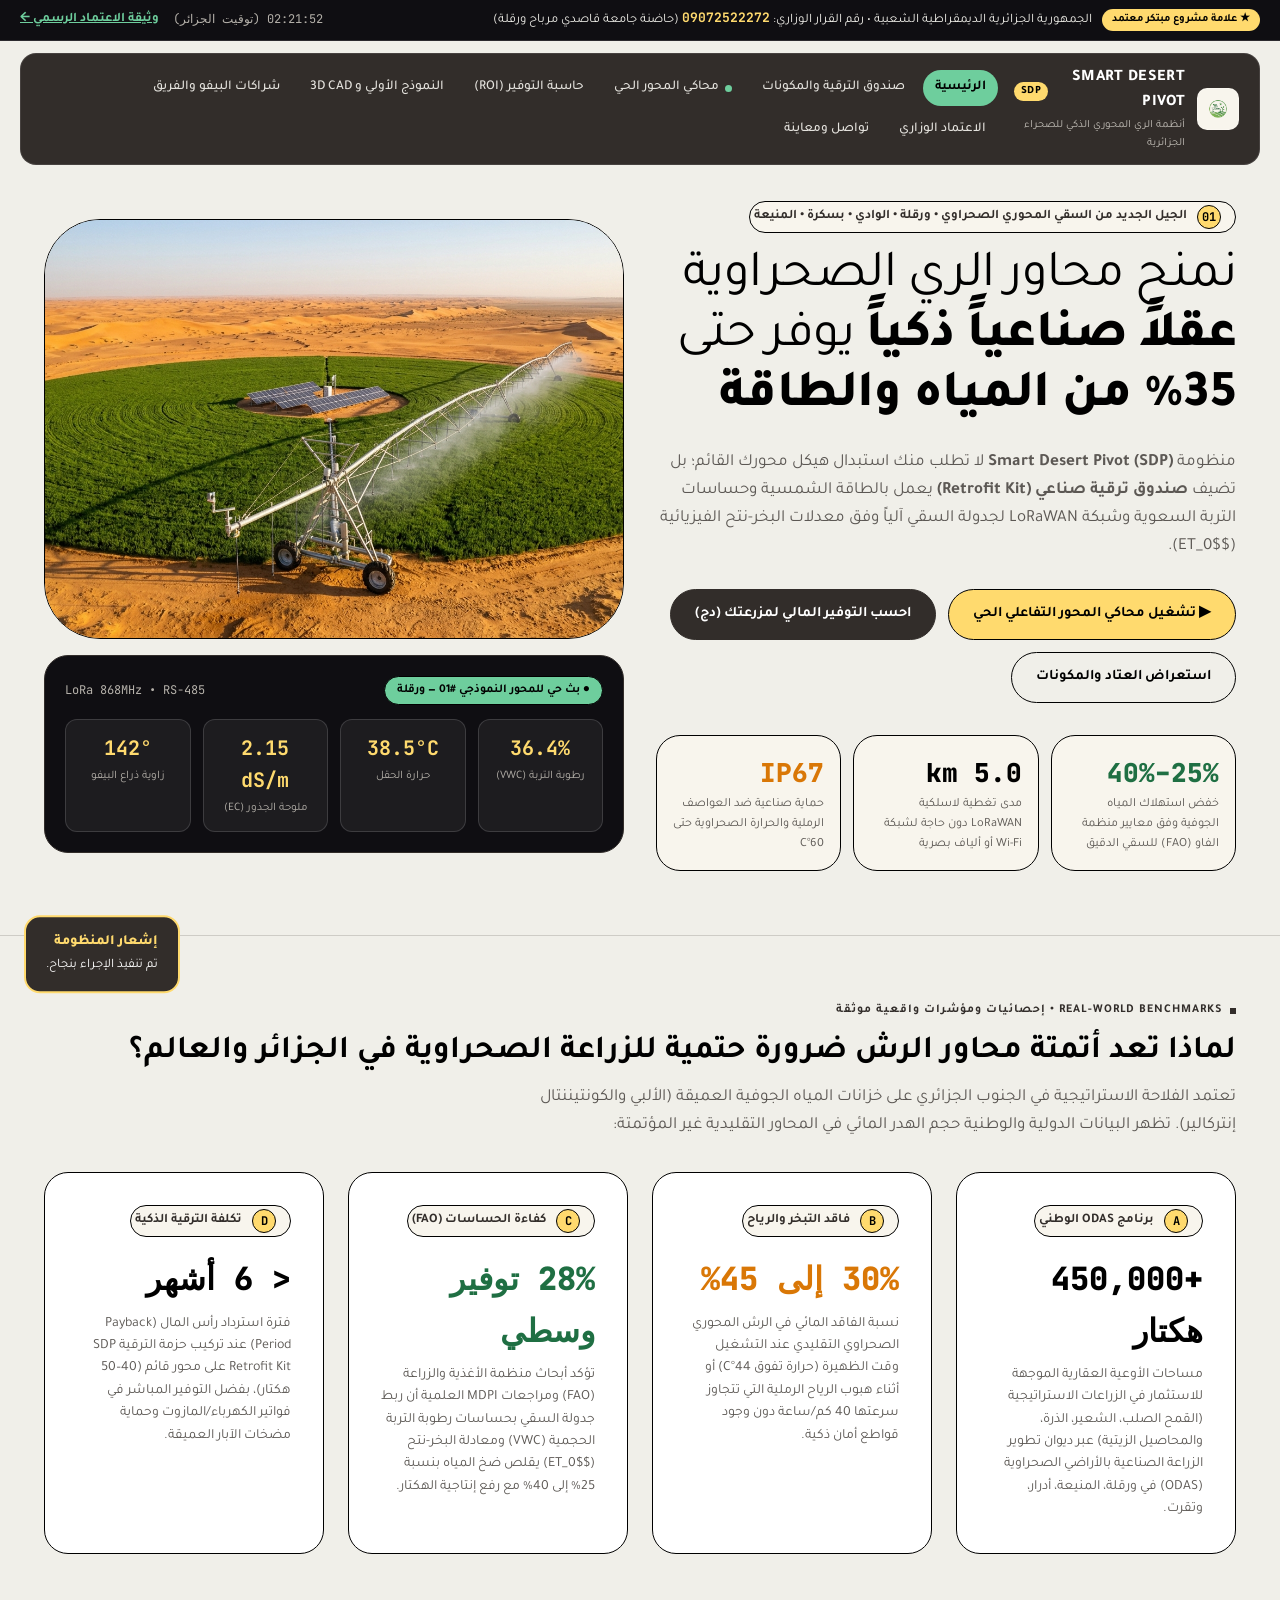
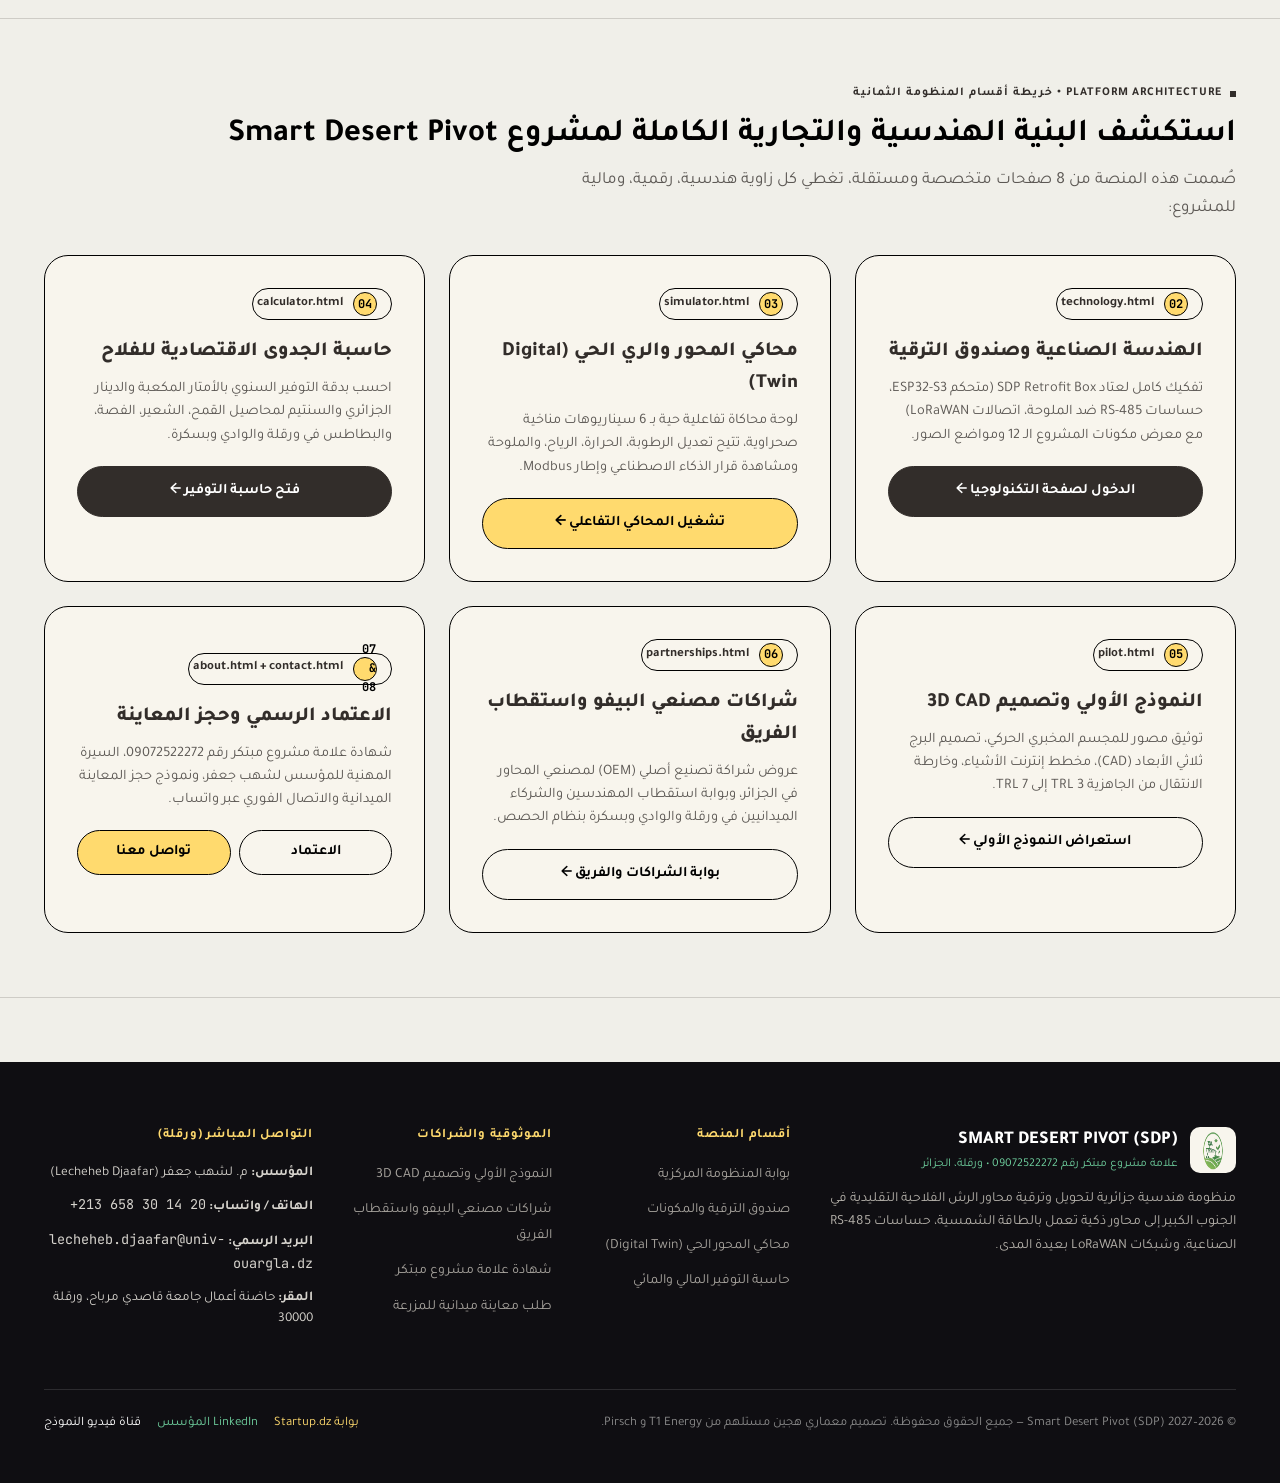
==== index.html @ 48939650 "Add technology page for SDP Retrofit Kit with detailed specifications and component slots" ====
<!DOCTYPE html>
<html lang="ar" dir="rtl">
<head>
  <meta charset="UTF-8">
  <meta name="viewport" content="width=device-width, initial-scale=1.0">
  <title>الرئيسية — بوابة الري المحوري الذكي بالصحراء الجزائرية | Smart Desert Pivot (SDP)</title>
  <link rel="preconnect" href="https://fonts.googleapis.com">
  <link rel="preconnect" href="https://fonts.gstatic.com" crossorigin>
  <link href="https://fonts.googleapis.com/css2?family=DM+Sans:wght@400;500;700&family=JetBrains+Mono:wght@500;700&family=Tajawal:wght@300;400;500;700;800;900&display=swap" rel="stylesheet">
  <link rel="stylesheet" href="css/variables.css">
  <link rel="stylesheet" href="css/base.css">
  <link rel="stylesheet" href="css/layout.css">
  <link rel="stylesheet" href="css/components.css">
  <link rel="stylesheet" href="css/simulator.css">
  <link rel="stylesheet" href="css/responsive.css">
</head>
<body>

  <!-- Top Sovereign Algerian Accreditation Banner -->
  <div class="sovereign-topbar">
    <div class="sovereign-topbar-inner">
      <div style="display:flex;align-items:center;gap:10px;flex-wrap:wrap;">
        <span class="label-pill-tag">★ علامة مشروع مبتكر معتمد</span>
        <span>الجمهورية الجزائرية الديمقراطية الشعبية • رقم القرار الوزاري: <strong class="font-mono" style="color:var(--color-sunshine-highlight);">09072522272</strong> (حاضنة جامعة قاصدي مرباح ورقلة)</span>
      </div>
      <div style="display:flex;align-items:center;gap:14px;">
        <span class="font-mono live-clock-val" style="font-size:12px;color:#b5b1aa;">09:00:00 (توقيت الجزائر)</span>
        <a href="about.html" data-page-target="about.html" style="color:var(--color-mint-signal);font-weight:700;text-decoration:underline;">وثيقة الاعتماد الرسمي ←</a>
      </div>
    </div>
  </div>

  <!-- T1 Energy Signature Floating Carbon Warm Pill Navigation -->
  <header class="site-header-wrap">
    <nav class="t1-pill-navbar" aria-label="التنقل الرئيسي">
      <a href="index.html" data-page-target="index.html" class="brand-lockup">
        <img src="assets/images/brand/logo-mark.png" alt="شعار Smart Desert Pivot" class="brand-logo-img">
        <div>
          <div class="brand-title">
            <span>SMART DESERT PIVOT</span>
            <span style="font-size:11px;background:var(--color-sunshine-highlight);color:var(--color-ink);padding:1px 7px;border-radius:99px;font-weight:800;">SDP</span>
          </div>
          <div class="brand-subtitle">أنظمة الري المحوري الذكي للصحراء الجزائرية</div>
        </div>
      </a>

      <button type="button" class="mobile-menu-toggle" aria-label="فتح القائمة">☰ القائمة</button>

      <ul class="nav-links-list">
        <li><a href="index.html" class="nav-link-item active" data-page-target="index.html"><span>الرئيسية</span></a></li>
          <li><a href="technology.html" class="nav-link-item" data-page-target="technology.html"><span>صندوق الترقية والمكونات</span></a></li>
          <li><a href="simulator.html" class="nav-link-item" data-page-target="simulator.html"><span class="nav-live-dot"></span><span>محاكي المحور الحي</span></a></li>
          <li><a href="calculator.html" class="nav-link-item" data-page-target="calculator.html"><span>حاسبة التوفير (ROI)</span></a></li>
          <li><a href="pilot.html" class="nav-link-item" data-page-target="pilot.html"><span>النموذج الأولي و 3D CAD</span></a></li>
          <li><a href="partnerships.html" class="nav-link-item" data-page-target="partnerships.html"><span>شراكات البيفو والفريق</span></a></li>
          <li><a href="about.html" class="nav-link-item" data-page-target="about.html"><span>الاعتماد الوزاري</span></a></li>
          <li><a href="contact.html" class="nav-link-item" data-page-target="contact.html"><span>تواصل ومعاينة</span></a></li>
      </ul>
    </nav>
  </header>

  <!-- Main Page Content -->
  <main>

  <!-- Hero Section: T1 Energy Architectural Scale + Porthole Imagery + Pirsch Sunshine CTA -->
  <section class="section-block" style="padding-top:36px;">
    <div class="container">
      <div class="grid-2" style="align-items:center;">
        <div>
          <div class="pirsch-step-badge">
            <span class="step-num">01</span>
            <span>الجيل الجديد من السقي المحوري الصحراوي • ورقلة • الوادي • بسكرة • المنيعة</span>
          </div>
          <h1 class="display-headline" style="margin-bottom:20px;">
            نمنح محاور الري الصحراوية <strong>عقلاً صناعياً ذكياً</strong> يوفر حتى <strong>35% من المياه والطاقة</strong>
          </h1>
          <p class="section-subhead" style="margin-bottom:28px;">
            منظومة <strong>Smart Desert Pivot (SDP)</strong> لا تطلب منك استبدال هيكل محورك القائم؛ بل تضيف <strong>صندوق ترقية صناعي (Retrofit Kit)</strong> يعمل بالطاقة الشمسية وحساسات التربة السعوية وشبكة LoRaWAN لجدولة السقي آلياً وفق معدلات البخر-نتح الفيزيائية ($ET_0$).
          </p>

          <div style="display:flex;flex-wrap:wrap;gap:12px;margin-bottom:32px;">
            <a href="simulator.html" data-page-target="simulator.html" class="btn-sunshine">
              <span>▶ تشغيل محاكي المحور التفاعلي الحي</span>
            </a>
            <a href="calculator.html" data-page-target="calculator.html" class="btn-carbon">
              <span>احسب التوفير المالي لمزرعتك (دج)</span>
            </a>
            <a href="technology.html" data-page-target="technology.html" class="btn-ghost-ink">
              <span>استعراض العتاد والمكونات</span>
            </a>
          </div>

          <!-- Key Real-World Metrics Row -->
          <div class="grid-3" style="gap:12px;">
            <div class="pirsch-card" style="padding:16px;">
              <div class="font-mono" style="font-size:26px;font-weight:800;color:var(--color-sdp-emerald);">25%–40%</div>
              <div style="font-size:12.5px;color:var(--color-graphite);">خفض استهلاك المياه الجوفية وفق معايير منظمة الفاو (FAO) للسقي الدقيق</div>
            </div>
            <div class="pirsch-card" style="padding:16px;">
              <div class="font-mono" style="font-size:26px;font-weight:800;color:var(--color-ink);">5.0 km</div>
              <div style="font-size:12.5px;color:var(--color-graphite);">مدى تغطية لاسلكية LoRaWAN دون حاجة لشبكة Wi-Fi أو ألياف بصرية</div>
            </div>
            <div class="pirsch-card" style="padding:16px;">
              <div class="font-mono" style="font-size:26px;font-weight:800;color:var(--color-alert-amber);">IP67</div>
              <div style="font-size:12.5px;color:var(--color-graphite);">حماية صناعية ضد العواصف الرملية والحرارة الصحراوية حتى 60°C</div>
            </div>
          </div>
        </div>

        <!-- Right Column: T1 Energy 56px Porthole Hero Image + Dark Telemetry Overlay -->
        <div>
          <div class="t1-porthole-frame" style="height:420px;margin-bottom:16px;">
            <img src="assets/images/field/sahara-pivot-hero.jpg" alt="محور ري ذكي يعمل بالطاقة الشمسية في الصحراء الجزائرية">
          </div>

          <!-- Pirsch Live Telemetry Strip Card -->
          <div class="pirsch-card-dark" style="padding:20px;">
            <div style="display:flex;align-items:center;justify-content:space-between;margin-bottom:14px;flex-wrap:wrap;gap:8px;">
              <div style="display:flex;align-items:center;gap:8px;">
                <span class="mint-status-badge">● بث حي للمحور النموذجي #01 — ورقلة</span>
              </div>
              <span class="font-mono" style="font-size:12px;color:#b5b1aa;">LoRa 868MHz • RS-485</span>
            </div>
            <div class="kpi-telemetry-grid">
              <div class="kpi-mini-box">
                <div class="kpi-mini-val" id="hubLiveMoisture">36.4%</div>
                <div class="kpi-mini-lbl">رطوبة التربة (VWC)</div>
              </div>
              <div class="kpi-mini-box">
                <div class="kpi-mini-val" id="hubLiveTemp">38.5°C</div>
                <div class="kpi-mini-lbl">حرارة الحقل</div>
              </div>
              <div class="kpi-mini-box">
                <div class="kpi-mini-val" id="hubLiveEc">2.15 dS/m</div>
                <div class="kpi-mini-lbl">ملوحة الجذور (EC)</div>
              </div>
              <div class="kpi-mini-box">
                <div class="kpi-mini-val" id="hubLiveAngle">142°</div>
                <div class="kpi-mini-lbl">زاوية ذراع البيفو</div>
              </div>
            </div>
          </div>
        </div>
      </div>
    </div>
  </section>

  <!-- Section 2: Global & Algerian Real-World Agricultural Context -->
  <section class="section-block">
    <div class="container">
      <div class="t1-section-label">REAL-WORLD BENCHMARKS • إحصائيات ومؤشرات واقعية موثقة</div>
      <h2 class="section-heading" style="margin-bottom:12px;">
        لماذا تعد أتمتة محاور الرش ضرورة حتمية للزراعة الصحراوية في الجزائر والعالم؟
      </h2>
      <p class="section-subhead" style="margin-bottom:32px;">
        تعتمد الفلاحة الاستراتيجية في الجنوب الجزائري على خزانات المياه الجوفية العميقة (الألبي والكونتيننتال إنتركالير). تظهر البيانات الدولية والوطنية حجم الهدر المائي في المحاور التقليدية غير المؤتمتة:
      </p>

      <div class="grid-4">
        <div class="pirsch-card-white">
          <div class="pirsch-step-badge"><span class="step-num">A</span><span>برنامج ODAS الوطني</span></div>
          <div class="font-mono" style="font-size:32px;font-weight:800;color:var(--color-ink);margin-bottom:8px;">+450,000 هكتار</div>
          <p style="font-size:14px;color:var(--color-graphite);">
            مساحات الأوعية العقارية الموجهة للاستثمار في الزراعات الاستراتيجية (القمح الصلب، الشعير، الذرة، والمحاصيل الزيتية) عبر ديوان تطوير الزراعة الصناعية بالأراضي الصحراوية (ODAS) في ورقلة، المنيعة، أدرار، وتقرت.
          </p>
        </div>

        <div class="pirsch-card-white">
          <div class="pirsch-step-badge"><span class="step-num">B</span><span>فاقد التبخر والرياح</span></div>
          <div class="font-mono" style="font-size:32px;font-weight:800;color:var(--color-alert-amber);margin-bottom:8px;">30% إلى 45%</div>
          <p style="font-size:14px;color:var(--color-graphite);">
            نسبة الفاقد المائي في الرش المحوري الصحراوي التقليدي عند التشغيل وقت الظهيرة (حرارة تفوق 44°C) أو أثناء هبوب الرياح الرملية التي تتجاوز سرعتها 40 كم/ساعة دون وجود قواطع أمان ذكية.
          </p>
        </div>

        <div class="pirsch-card-white">
          <div class="pirsch-step-badge"><span class="step-num">C</span><span>كفاءة الحساسات (FAO)</span></div>
          <div class="font-mono" style="font-size:32px;font-weight:800;color:var(--color-sdp-emerald);margin-bottom:8px;">28% توفير وسطي</div>
          <p style="font-size:14px;color:var(--color-graphite);">
            تؤكد أبحاث منظمة الأغذية والزراعة (FAO) ومراجعات MDPI العلمية أن ربط جدولة السقي بحساسات رطوبة التربة الحجمية (VWC) ومعادلة البخر-نتح ($ET_0$) يقلص ضخ المياه بنسبة 25% إلى 40% مع رفع إنتاجية الهكتار.
          </p>
        </div>

        <div class="pirsch-card-white">
          <div class="pirsch-step-badge"><span class="step-num">D</span><span>تكلفة الترقية الذكية</span></div>
          <div class="font-mono" style="font-size:32px;font-weight:800;color:var(--color-ink);margin-bottom:8px;">&lt; 6 أشهر</div>
          <p style="font-size:14px;color:var(--color-graphite);">
            فترة استرداد رأس المال (Payback Period) عند تركيب حزمة الترقية SDP Retrofit Kit على محور قائم (40–50 هكتار)، بفضل التوفير المباشر في فواتير الكهرباء/المازوت وحماية مضخات الآبار العميقة.
          </p>
        </div>
      </div>
    </div>
  </section>

  <!-- Section 3: Giant Multi-Page Platform Architecture Directory -->
  <section class="section-block">
    <div class="container">
      <div class="t1-section-label">PLATFORM ARCHITECTURE • خريطة أقسام المنظومة الثمانية</div>
      <h2 class="section-heading" style="margin-bottom:12px;">
        استكشف البنية الهندسية والتجارية الكاملة لمشروع Smart Desert Pivot
      </h2>
      <p class="section-subhead" style="margin-bottom:32px;">
        صُممت هذه المنصة من 8 صفحات متخصصة ومستقلة، تغطي كل زاوية هندسية، رقمية، ومالية للمشروع:
      </p>

      <div class="grid-3">
        <div class="pirsch-card">
          <div class="pirsch-step-badge"><span class="step-num">02</span><span>technology.html</span></div>
          <h3 style="font-size:20px;font-weight:800;margin-bottom:10px;">الهندسة الصناعية وصندوق الترقية</h3>
          <p style="font-size:14.5px;color:var(--color-graphite);margin-bottom:18px;">
            تفكيك كامل لعتاد SDP Retrofit Box (متحكم ESP32-S3، حساسات RS-485 ضد الملوحة، اتصالات LoRaWAN) مع معرض مكونات المشروع الـ 12 ومواضع الصور.
          </p>
          <a href="technology.html" data-page-target="technology.html" class="btn-carbon" style="width:100%;">الدخول لصفحة التكنولوجيا ←</a>
        </div>

        <div class="pirsch-card">
          <div class="pirsch-step-badge"><span class="step-num">03</span><span>simulator.html</span></div>
          <h3 style="font-size:20px;font-weight:800;margin-bottom:10px;">محاكي المحور والري الحي (Digital Twin)</h3>
          <p style="font-size:14.5px;color:var(--color-graphite);margin-bottom:18px;">
            لوحة محاكاة تفاعلية حية بـ 6 سيناريوهات مناخية صحراوية، تتيح تعديل الرطوبة، الحرارة، الرياح، والملوحة ومشاهدة قرار الذكاء الاصطناعي وإطار Modbus.
          </p>
          <a href="simulator.html" data-page-target="simulator.html" class="btn-sunshine" style="width:100%;">تشغيل المحاكي التفاعلي ←</a>
        </div>

        <div class="pirsch-card">
          <div class="pirsch-step-badge"><span class="step-num">04</span><span>calculator.html</span></div>
          <h3 style="font-size:20px;font-weight:800;margin-bottom:10px;">حاسبة الجدوى الاقتصادية للفلاح</h3>
          <p style="font-size:14.5px;color:var(--color-graphite);margin-bottom:18px;">
            احسب بدقة التوفير السنوي بالأمتار المكعبة والدينار الجزائري والسنتيم لمحاصيل القمح، الشعير، الفصة، والبطاطس في ورقلة والوادي وبسكرة.
          </p>
          <a href="calculator.html" data-page-target="calculator.html" class="btn-carbon" style="width:100%;">فتح حاسبة التوفير ←</a>
        </div>

        <div class="pirsch-card">
          <div class="pirsch-step-badge"><span class="step-num">05</span><span>pilot.html</span></div>
          <h3 style="font-size:20px;font-weight:800;margin-bottom:10px;">النموذج الأولي وتصميم 3D CAD</h3>
          <p style="font-size:14.5px;color:var(--color-graphite);margin-bottom:18px;">
            توثيق مصور للمجسم المخبري الحركي، تصميم البرج ثلاثي الأبعاد (CAD)، مخطط إنترنت الأشياء، وخارطة الانتقال من الجاهزية TRL 3 إلى TRL 7.
          </p>
          <a href="pilot.html" data-page-target="pilot.html" class="btn-ghost-ink" style="width:100%;">استعراض النموذج الأولي ←</a>
        </div>

        <div class="pirsch-card">
          <div class="pirsch-step-badge"><span class="step-num">06</span><span>partnerships.html</span></div>
          <h3 style="font-size:20px;font-weight:800;margin-bottom:10px;">شراكات مصنعي البيفو واستقطاب الفريق</h3>
          <p style="font-size:14.5px;color:var(--color-graphite);margin-bottom:18px;">
            عروض شراكة تصنيع أصلي (OEM) لمصنعي المحاور في الجزائر، وبوابة استقطاب المهندسين والشركاء الميدانيين في ورقلة والوادي وبسكرة بنظام الحصص.
          </p>
          <a href="partnerships.html" data-page-target="partnerships.html" class="btn-ghost-ink" style="width:100%;">بوابة الشراكات والفريق ←</a>
        </div>

        <div class="pirsch-card">
          <div class="pirsch-step-badge"><span class="step-num">07 &amp; 08</span><span>about.html + contact.html</span></div>
          <h3 style="font-size:20px;font-weight:800;margin-bottom:10px;">الاعتماد الرسمي وحجز المعاينة</h3>
          <p style="font-size:14.5px;color:var(--color-graphite);margin-bottom:18px;">
            شهادة علامة مشروع مبتكر رقم 09072522272، السيرة المهنية للمؤسس لشهب جعفر، ونموذج حجز المعاينة الميدانية والاتصال الفوري عبر واتساب.
          </p>
          <div style="display:flex;gap:8px;">
            <a href="about.html" data-page-target="about.html" class="btn-ghost-ink" style="flex:1;padding:10px;">الاعتماد</a>
            <a href="contact.html" data-page-target="contact.html" class="btn-sunshine" style="flex:1;padding:10px;">تواصل معنا</a>
          </div>
        </div>
      </div>
    </div>
  </section>

  </main>

  <!-- T1 Energy Onyx Depth Footer (#0f0e12) -->
  <footer class="t1-onyx-footer">
    <div class="container">
      <div class="footer-grid">
        <div>
          <div style="display:flex;align-items:center;gap:12px;margin-bottom:14px;">
            <img src="assets/images/brand/logo-mark.png" alt="SDP Logo" style="width:46px;height:46px;border-radius:10px;background:#f8f5ed;padding:3px;">
            <div>
              <div style="font-weight:800;font-size:18px;color:#ffffff;">SMART DESERT PIVOT (SDP)</div>
              <div style="font-size:12px;color:var(--color-mint-signal);">علامة مشروع مبتكر رقم 09072522272 • ورقلة، الجزائر</div>
            </div>
          </div>
          <p style="font-size:14px;color:#b5b1aa;max-width:420px;line-height:1.7;">
            منظومة هندسية جزائرية لتحويل وترقية محاور الرش الفلاحية التقليدية في الجنوب الكبير إلى محاور ذكية تعمل بالطاقة الشمسية، حساسات RS-485 الصناعية، وشبكات LoRaWAN بعيدة المدى.
          </p>
        </div>

        <div>
          <div class="footer-col-title">أقسام المنصة</div>
          <ul class="footer-links">
            <li><a href="index.html" data-page-target="index.html">بوابة المنظومة المركزية</a></li>
            <li><a href="technology.html" data-page-target="technology.html">صندوق الترقية والمكونات</a></li>
            <li><a href="simulator.html" data-page-target="simulator.html">محاكي المحور الحي (Digital Twin)</a></li>
            <li><a href="calculator.html" data-page-target="calculator.html">حاسبة التوفير المالي والمائي</a></li>
          </ul>
        </div>

        <div>
          <div class="footer-col-title">الموثوقية والشراكات</div>
          <ul class="footer-links">
            <li><a href="pilot.html" data-page-target="pilot.html">النموذج الأولي وتصميم 3D CAD</a></li>
            <li><a href="partnerships.html" data-page-target="partnerships.html">شراكات مصنعي البيفو واستقطاب الفريق</a></li>
            <li><a href="about.html" data-page-target="about.html">شهادة علامة مشروع مبتكر</a></li>
            <li><a href="contact.html" data-page-target="contact.html">طلب معاينة ميدانية للمزرعة</a></li>
          </ul>
        </div>

        <div>
          <div class="footer-col-title">التواصل المباشر (ورقلة)</div>
          <ul class="footer-links" style="color:#d6d3cd;font-size:13.5px;">
            <li><strong>المؤسس:</strong> م. لشهب جعفر (Lecheheb Djaafar)</li>
            <li><strong>الهاتف / واتساب:</strong> <span class="font-mono" dir="ltr">+213 658 30 14 20</span></li>
            <li><strong>البريد الرسمي:</strong> <span class="font-mono">lecheheb.djaafar@univ-ouargla.dz</span></li>
            <li><strong>المقر:</strong> حاضنة أعمال جامعة قاصدي مرباح، ورقلة 30000</li>
          </ul>
        </div>
      </div>

      <div class="footer-bottom">
        <div>© 2026–2027 Smart Desert Pivot (SDP) — جميع الحقوق محفوظة. تصميم معماري هجين مستلهم من T1 Energy و Pirsch.</div>
        <div style="display:flex;gap:16px;">
          <a href="https://startup.dz/" target="_blank" rel="noopener noreferrer" style="color:var(--color-sunshine-highlight);">بوابة Startup.dz</a>
          <a href="https://www.linkedin.com/in/lecheheb-djaafar-226594348/" target="_blank" rel="noopener noreferrer" style="color:var(--color-mint-signal);">LinkedIn المؤسس</a>
          <a href="https://www.youtube.com/@CodeCraftDL" target="_blank" rel="noopener noreferrer" style="color:#ffffff;">قناة فيديو النموذج</a>
        </div>
      </div>
    </div>
  </footer>

  <!-- Global In-Page Toast Notification -->
  <div id="sdpToast" class="sdp-toast" role="status" aria-live="polite">
    <div style="font-weight:800;font-size:14px;color:var(--color-sunshine-highlight);" id="sdpToastTitle">إشعار المنظومة</div>
    <div style="font-size:13px;margin-top:3px;" id="sdpToastMsg">تم تنفيذ الإجراء بنجاح.</div>
  </div>

  <script src="js/main.js"></script>
  <script src="js/telemetry-stream.js"></script>
</body>
</html>
---- css/variables.css ----
/* ==========================================================================
   SMART DESERT PIVOT (SDP) — DESIGN TOKENS (variables.css)
   Hybrid Design System: T1 Energy (60% Industrial CleanTech) + Pirsch (40% Interactive Paper & Ink)
   ========================================================================== */
:root {
  /* --- T1 Energy Surfaces & Monochromatic Warmth --- */
  --color-vellum: #f0efe9;           /* Base page background (T1 Vellum Canvas) */
  --color-cream-paper: #f8f5ed;      /* Card & interactive notebook surface (Pirsch Cream Paper) */
  --color-paper-white: #ffffff;      /* Elevated panels, inputs, accordion buttons */
  --color-carbon-warm: #322d2a;      /* T1 Floating Pill Nav, primary dark pills, 4px square indicators */
  --color-onyx-depth: #0f0e12;       /* T1 Footer surface & deep industrial telemetry monitors */
  --color-ink: #000000;              /* Pirsch 1px hairline borders & high-contrast display ink */
  --color-graphite: #5c5854;         /* Secondary prose & technical descriptions */
  --color-mercury: #8b8b8b;          /* Muted captions, timestamps, unit labels */

  /* --- Pirsch & SDP Chromatic Signals (Rationed Discipline) --- */
  --color-sunshine-highlight: #ffda6e; /* Primary conversion CTA fill, step badges, key callouts */
  --color-sunshine-hover: #f5cc52;
  --color-mint-signal: #6ece9d;        /* Live status dot, active nav state, positive water savings */
  --color-sdp-emerald: #1f6f43;        /* SDP Official Brand Green */
  --color-sdp-forest: #134629;         /* Deep agricultural accent */
  --color-alert-amber: #d97706;        /* Desert heat / wind warning signal */
  --color-alert-red: #dc2626;          /* Critical stop / fault signal */
  --color-water-blue: #0284c7;         /* Irrigation spray & hydro metrics */

  /* --- Typography Families --- */
  --font-sans-ar: 'Tajawal', 'DM Sans', -apple-system, BlinkMacSystemFont, "Segoe UI", Roboto, sans-serif;
  --font-display: 'Tajawal', 'DM Sans', sans-serif;
  --font-mono: 'JetBrains Mono', 'Courier New', monospace;

  /* --- Type Scale (T1 Energy + Pirsch Normalized) --- */
  --text-label: 12px;
  --text-caption: 14px;
  --text-body-sm: 15px;
  --text-body: 17px;
  --text-subheading: 21px;
  --text-heading-sm: 24px;
  --text-heading: 32px;
  --text-display-sm: 40px;
  --text-display: 52px;

  /* --- Spacing Scale (4px / 8px Grid) --- */
  --spacing-4: 4px;
  --spacing-8: 8px;
  --spacing-12: 12px;
  --spacing-16: 16px;
  --spacing-24: 24px;
  --spacing-32: 32px;
  --spacing-48: 48px;
  --spacing-64: 64px;
  --spacing-96: 96px;

  /* --- Border Radii (T1 Portholes & Pills + Pirsch 24px Cards) --- */
  --radius-inputs: 8px;
  --radius-images: 14px;
  --radius-nav: 16px;
  --radius-cards: 24px;
  --radius-porthole: 56px;
  --radius-pills: 100px;
  --radius-tags: 9999px;

  /* --- Layout & Borders --- */
  --page-max-width: 1240px;
  --border-hairline: 1px solid #322d2a;
  --border-ink: 1px solid #000000;
  --border-subtle: 1px solid rgba(50, 45, 42, 0.18);
  --transition-fast: 0.2s cubic-bezier(0.16, 1, 0.3, 1);
}
---- css/base.css ----
/* ==========================================================================
   SMART DESERT PIVOT (SDP) — BASE & TYPOGRAPHY (base.css)
   RTL Arabic First + Architectural Precision
   ========================================================================== */
*, *::before, *::after {
  box-sizing: border-box;
  margin: 0;
  padding: 0;
}

html {
  scroll-behavior: smooth;
  font-size: 16px;
  direction: rtl;
}

body {
  font-family: var(--font-sans-ar);
  background-color: var(--color-vellum);
  color: var(--color-carbon-warm);
  line-height: 1.6;
  -webkit-font-smoothing: antialiased;
  overflow-x: hidden;
}

img, svg, video {
  max-width: 100%;
  height: auto;
  display: block;
}

a {
  color: inherit;
  text-decoration: none;
  transition: var(--transition-fast);
}

ul, ol {
  list-style: none;
}

button, input, select, textarea {
  font-family: inherit;
  font-size: inherit;
  color: inherit;
}

button {
  cursor: pointer;
  border: none;
  background: none;
}

.font-mono {
  font-family: var(--font-mono);
}

/* T1 Energy Architectural Display Typography */
.display-headline {
  font-family: var(--font-display);
  font-size: clamp(2rem, 4.2vw, var(--text-display));
  font-weight: 400;
  line-height: 1.15;
  letter-spacing: -0.01em;
  color: var(--color-ink);
}

.display-headline strong {
  font-weight: 800;
}

.section-heading {
  font-size: clamp(1.6rem, 3vw, var(--text-heading));
  font-weight: 700;
  line-height: 1.25;
  color: var(--color-ink);
}

.section-subhead {
  font-size: var(--text-body);
  color: var(--color-graphite);
  max-width: 720px;
  line-height: 1.65;
}

/* T1 Energy Signature 4px Square Section Label */
.t1-section-label {
  display: inline-flex;
  align-items: center;
  gap: 8px;
  font-size: var(--text-label);
  font-weight: 700;
  text-transform: uppercase;
  letter-spacing: 0.08em;
  color: var(--color-carbon-warm);
  margin-bottom: var(--spacing-12);
}

.t1-section-label::before {
  content: "";
  display: inline-block;
  width: 6px;
  height: 6px;
  background-color: var(--color-carbon-warm);
  flex-shrink: 0;
}

/* Pirsch Numbered Step Badge */
.pirsch-step-badge {
  display: inline-flex;
  align-items: center;
  border: var(--border-ink);
  border-radius: var(--radius-tags);
  background-color: var(--color-cream-paper);
  padding: 3px 14px 3px 4px;
  gap: 10px;
  font-size: 13px;
  font-weight: 700;
  margin-bottom: var(--spacing-16);
}

.pirsch-step-badge .step-num {
  display: inline-flex;
  align-items: center;
  justify-content: center;
  width: 24px;
  height: 24px;
  border-radius: 50%;
  background-color: var(--color-sunshine-highlight);
  border: var(--border-ink);
  color: var(--color-ink);
  font-family: var(--font-mono);
  font-size: 12px;
  font-weight: 700;
}
---- css/layout.css ----
/* ==========================================================================
   SMART DESERT PIVOT (SDP) — LAYOUT, PILL NAV & ONYX FOOTER (layout.css)
   ========================================================================== */
.container {
  width: 100%;
  max-width: var(--page-max-width);
  margin-inline: auto;
  padding-inline: var(--spacing-24);
}

.section-block {
  padding-block: var(--spacing-64);
  border-bottom: var(--border-subtle);
}

/* Sovereign Top Notification Bar */
.sovereign-topbar {
  background-color: var(--color-onyx-depth);
  color: var(--color-vellum);
  font-size: 13px;
  padding: 8px 16px;
  border-bottom: 1px solid rgba(255, 255, 255, 0.12);
}

.sovereign-topbar-inner {
  max-width: var(--page-max-width);
  margin-inline: auto;
  display: flex;
  align-items: center;
  justify-content: space-between;
  flex-wrap: wrap;
  gap: 8px;
}

.label-pill-tag {
  display: inline-flex;
  align-items: center;
  gap: 6px;
  background-color: var(--color-sunshine-highlight);
  color: var(--color-ink);
  font-weight: 700;
  padding: 2px 10px;
  border-radius: var(--radius-tags);
  font-size: 11px;
}

/* T1 Energy Floating Carbon Warm Pill Navigation Bar */
.site-header-wrap {
  position: sticky;
  top: 12px;
  z-index: 100;
  padding-inline: var(--spacing-16);
  margin-top: var(--spacing-12);
}

.t1-pill-navbar {
  max-width: var(--page-max-width);
  margin-inline: auto;
  background-color: var(--color-carbon-warm);
  color: var(--color-paper-white);
  border-radius: var(--radius-nav);
  padding: 12px 20px;
  display: flex;
  align-items: center;
  justify-content: space-between;
  gap: 16px;
  border: 1px solid rgba(255, 255, 255, 0.1);
}

.brand-lockup {
  display: flex;
  align-items: center;
  gap: 12px;
}

.brand-logo-img {
  width: 42px;
  height: 42px;
  border-radius: 10px;
  object-fit: contain;
  background-color: var(--color-cream-paper);
  padding: 2px;
  border: 1px solid rgba(255, 255, 255, 0.2);
}

.brand-title {
  font-weight: 800;
  font-size: 16px;
  letter-spacing: 0.02em;
  color: var(--color-paper-white);
  display: flex;
  align-items: center;
  gap: 6px;
}

.brand-subtitle {
  font-size: 11px;
  color: #c4c0b9;
}

.nav-links-list {
  display: flex;
  align-items: center;
  gap: 6px;
  flex-wrap: wrap;
}

.nav-link-item {
  font-size: 13.5px;
  font-weight: 500;
  color: #e4e2dd;
  padding: 7px 12px;
  border-radius: var(--radius-pills);
  transition: var(--transition-fast);
  display: inline-flex;
  align-items: center;
  gap: 6px;
}

.nav-link-item:hover {
  background-color: rgba(255, 255, 255, 0.1);
  color: var(--color-paper-white);
}

.nav-link-item.active {
  background-color: var(--color-mint-signal);
  color: var(--color-ink);
  font-weight: 700;
}

.nav-live-dot {
  width: 7px;
  height: 7px;
  border-radius: 50%;
  background-color: var(--color-mint-signal);
  display: inline-block;
}

.nav-link-item.active .nav-live-dot {
  background-color: var(--color-ink);
}

.nav-actions {
  display: flex;
  align-items: center;
  gap: 8px;
}

.mobile-menu-toggle {
  display: none;
  color: var(--color-paper-white);
  background: rgba(255, 255, 255, 0.1);
  border-radius: 8px;
  padding: 8px 12px;
  font-size: 14px;
  font-weight: 700;
}

/* Grid Helpers */
.grid-2 {
  display: grid;
  grid-template-columns: repeat(2, 1fr);
  gap: var(--spacing-32);
}

.grid-3 {
  display: grid;
  grid-template-columns: repeat(3, 1fr);
  gap: var(--spacing-24);
}

.grid-4 {
  display: grid;
  grid-template-columns: repeat(4, 1fr);
  gap: var(--spacing-24);
}

/* T1 Energy Onyx Depth Footer (#0f0e12) */
.t1-onyx-footer {
  background-color: var(--color-onyx-depth);
  color: var(--color-vellum);
  padding-top: var(--spacing-64);
  padding-bottom: var(--spacing-48);
  margin-top: var(--spacing-64);
}

.footer-grid {
  display: grid;
  grid-template-columns: 2fr 1fr 1fr 1.3fr;
  gap: var(--spacing-32);
  padding-bottom: var(--spacing-48);
  border-bottom: 1px solid rgba(255, 255, 255, 0.12);
}

.footer-col-title {
  font-size: 13px;
  font-weight: 700;
  text-transform: uppercase;
  letter-spacing: 0.06em;
  color: var(--color-sunshine-highlight);
  margin-bottom: var(--spacing-16);
}

.footer-links li {
  margin-bottom: 10px;
}

.footer-links a {
  font-size: 14px;
  color: #a8a49e;
}

.footer-links a:hover {
  color: var(--color-paper-white);
}

.footer-bottom {
  padding-top: var(--spacing-24);
  display: flex;
  align-items: center;
  justify-content: space-between;
  flex-wrap: wrap;
  gap: 16px;
  font-size: 13px;
  color: var(--color-mercury);
}
---- css/components.css ----
/* ==========================================================================
   SMART DESERT PIVOT (SDP) — HYBRID COMPONENTS (components.css)
   Pirsch 1px Hairline Cards + Sunshine CTAs + T1 Portholes & Accordions
   ========================================================================== */

/* Buttons */
.btn-sunshine {
  display: inline-flex;
  align-items: center;
  justify-content: center;
  gap: 8px;
  background-color: var(--color-sunshine-highlight);
  color: var(--color-ink);
  border: var(--border-ink);
  border-radius: var(--radius-pills);
  padding: 13px 24px;
  font-weight: 700;
  font-size: 14.5px;
  transition: var(--transition-fast);
}

.btn-sunshine:hover {
  background-color: var(--color-sunshine-hover);
  transform: translateY(-1px);
}

.btn-carbon {
  display: inline-flex;
  align-items: center;
  justify-content: center;
  gap: 8px;
  background-color: var(--color-carbon-warm);
  color: var(--color-paper-white);
  border: 1px solid var(--color-carbon-warm);
  border-radius: var(--radius-pills);
  padding: 13px 24px;
  font-weight: 600;
  font-size: 14.5px;
  transition: var(--transition-fast);
}

.btn-carbon:hover {
  background-color: var(--color-ink);
}

.btn-ghost-ink {
  display: inline-flex;
  align-items: center;
  justify-content: center;
  gap: 8px;
  background-color: transparent;
  color: var(--color-ink);
  border: var(--border-ink);
  border-radius: var(--radius-pills);
  padding: 13px 24px;
  font-weight: 600;
  font-size: 14.5px;
  transition: var(--transition-fast);
}

.btn-ghost-ink:hover {
  background-color: var(--color-carbon-warm);
  color: var(--color-paper-white);
}

/* Pirsch Feature Card (Cream Paper + 24px radius + 1px solid Ink border, Zero Shadow) */
.pirsch-card {
  background-color: var(--color-cream-paper);
  border: var(--border-ink);
  border-radius: var(--radius-cards);
  padding: var(--spacing-32);
  transition: var(--transition-fast);
}

.pirsch-card-white {
  background-color: var(--color-paper-white);
  border: var(--border-ink);
  border-radius: var(--radius-cards);
  padding: var(--spacing-32);
}

.pirsch-card-dark {
  background-color: var(--color-onyx-depth);
  color: var(--color-vellum);
  border: 1px solid var(--color-carbon-warm);
  border-radius: var(--radius-cards);
  padding: var(--spacing-32);
}

/* T1 Energy Porthole Image Container */
.t1-porthole-frame {
  border-radius: var(--radius-porthole);
  overflow: hidden;
  border: var(--border-ink);
  background-color: var(--color-carbon-warm);
  position: relative;
}

.t1-porthole-frame img {
  width: 100%;
  height: 100%;
  object-fit: cover;
}

/* Pirsch Printed-on-Paper Image Frame (12px radius + 1px ink border) */
.pirsch-image-frame {
  border-radius: var(--radius-images);
  border: var(--border-ink);
  overflow: hidden;
  background-color: var(--color-paper-white);
}

/* Component Source-Code Slot Card */
.component-slot-card {
  background-color: var(--color-paper-white);
  border: var(--border-ink);
  border-radius: var(--radius-cards);
  padding: 20px;
  display: flex;
  flex-direction: column;
  justify-content: space-between;
  gap: 14px;
}

.component-img-box {
  height: 170px;
  border-radius: 12px;
  border: 1px dashed var(--color-carbon-warm);
  background-color: var(--color-cream-paper);
  display: flex;
  align-items: center;
  justify-content: center;
  padding: 12px;
  overflow: hidden;
  position: relative;
}

.component-img-box img {
  max-height: 145px;
  width: auto;
  object-fit: contain;
}

.source-path-badge {
  display: inline-flex;
  align-items: center;
  justify-content: space-between;
  gap: 6px;
  background-color: var(--color-vellum);
  border: 1px solid var(--color-carbon-warm);
  border-radius: 6px;
  padding: 5px 10px;
  font-family: var(--font-mono);
  font-size: 11px;
  color: var(--color-carbon-warm);
  direction: ltr;
  text-align: left;
  width: 100%;
}

/* Pirsch Filter Tag Pills */
.filter-tag-row {
  display: flex;
  flex-wrap: wrap;
  gap: 8px;
}

.filter-pill {
  border-radius: var(--radius-tags);
  background-color: var(--color-cream-paper);
  border: var(--border-ink);
  padding: 8px 16px;
  font-size: 13px;
  font-weight: 700;
  color: var(--color-ink);
  transition: var(--transition-fast);
  display: inline-flex;
  align-items: center;
  gap: 6px;
}

.filter-pill:hover {
  background-color: var(--color-sunshine-highlight);
}

.filter-pill.active {
  background-color: var(--color-ink);
  color: var(--color-cream-paper);
}

/* T1 Energy Expandable Accordion */
.t1-accordion-list {
  border-top: var(--border-hairline);
}

.t1-accordion-item {
  border-bottom: var(--border-hairline);
}

.t1-accordion-trigger {
  width: 100%;
  padding: 20px 4px;
  display: flex;
  align-items: center;
  justify-content: space-between;
  gap: 16px;
  text-align: right;
  font-size: 19px;
  font-weight: 700;
  color: var(--color-ink);
}

.t1-accordion-circle {
  width: 38px;
  height: 38px;
  border-radius: 50%;
  border: var(--border-ink);
  background-color: var(--color-paper-white);
  display: inline-flex;
  align-items: center;
  justify-content: center;
  font-family: var(--font-mono);
  font-size: 18px;
  font-weight: 700;
  flex-shrink: 0;
  transition: var(--transition-fast);
}

.t1-accordion-item.open .t1-accordion-circle {
  background-color: var(--color-sunshine-highlight);
}

.t1-accordion-body {
  display: none;
  padding: 0 4px 22px 4px;
  color: var(--color-graphite);
  font-size: 15.5px;
  line-height: 1.7;
}

.t1-accordion-item.open .t1-accordion-body {
  display: block;
}

/* Data Tables */
.sdp-table-wrap {
  width: 100%;
  overflow-x: auto;
  border: var(--border-ink);
  border-radius: var(--radius-images);
  background-color: var(--color-paper-white);
}

.sdp-table {
  width: 100%;
  border-collapse: collapse;
  text-align: right;
  font-size: 14.5px;
}

.sdp-table th {
  background-color: var(--color-carbon-warm);
  color: var(--color-paper-white);
  padding: 14px 16px;
  font-weight: 700;
  border-bottom: var(--border-ink);
}

.sdp-table td {
  padding: 13px 16px;
  border-bottom: 1px solid rgba(50, 45, 42, 0.15);
  color: var(--color-ink);
}

.sdp-table tr:last-child td {
  border-bottom: none;
}

.sdp-table tr:nth-child(even) td {
  background-color: var(--color-cream-paper);
}

/* Status Dot Badge */
.mint-status-badge {
  display: inline-flex;
  align-items: center;
  gap: 6px;
  background-color: var(--color-mint-signal);
  color: var(--color-ink);
  border: var(--border-ink);
  border-radius: var(--radius-tags);
  padding: 4px 12px;
  font-size: 12px;
  font-weight: 700;
}

/* Form Controls */
.sdp-input, .sdp-select, .sdp-textarea {
  width: 100%;
  background-color: var(--color-paper-white);
  border: var(--border-ink);
  border-radius: var(--radius-inputs);
  padding: 11px 14px;
  font-size: 15px;
  color: var(--color-ink);
}

.sdp-input:focus, .sdp-select:focus, .sdp-textarea:focus {
  outline: 2px solid var(--color-sunshine-highlight);
}

/* Toast Notification */
.sdp-toast {
  position: fixed;
  bottom: 24px;
  left: 24px;
  z-index: 999;
  background-color: var(--color-carbon-warm);
  color: var(--color-paper-white);
  border: 2px solid var(--color-sunshine-highlight);
  border-radius: 16px;
  padding: 14px 20px;
  max-width: 380px;
  transform: translateY(150%);
  transition: transform 0.3s ease;
}

.sdp-toast.visible {
  transform: translateY(0);
}
---- css/simulator.css ----
/* ==========================================================================
   SMART DESERT PIVOT (SDP) — SIMULATOR & CALCULATOR UI (simulator.css)
   ========================================================================== */
.simulator-grid {
  display: grid;
  grid-template-columns: 1fr 1.35fr;
  gap: var(--spacing-32);
  align-items: start;
}

.sim-stage-box {
  background-color: var(--color-onyx-depth);
  color: var(--color-vellum);
  border: var(--border-ink);
  border-radius: var(--radius-cards);
  padding: var(--spacing-24);
  position: relative;
}

.sim-canvas-wrap {
  display: flex;
  align-items: center;
  justify-content: center;
  padding: 16px 0;
}

.sim-svg-circle {
  width: 100%;
  max-width: 340px;
  height: auto;
}

.slider-control-group {
  background-color: var(--color-paper-white);
  border: var(--border-ink);
  border-radius: 14px;
  padding: 14px 16px;
  margin-bottom: 12px;
}

.slider-header {
  display: flex;
  align-items: center;
  justify-content: space-between;
  font-size: 14px;
  font-weight: 700;
  margin-bottom: 8px;
}

.sdp-range {
  width: 100%;
  accent-color: var(--color-sdp-emerald);
  height: 7px;
  cursor: pointer;
}

.kpi-telemetry-grid {
  display: grid;
  grid-template-columns: repeat(4, 1fr);
  gap: 12px;
}

.kpi-mini-box {
  background-color: rgba(255, 255, 255, 0.06);
  border: 1px solid rgba(255, 255, 255, 0.14);
  border-radius: 12px;
  padding: 12px;
  text-align: center;
}

.kpi-mini-val {
  font-family: var(--font-mono);
  font-size: 20px;
  font-weight: 700;
  color: var(--color-sunshine-highlight);
}

.kpi-mini-lbl {
  font-size: 11.5px;
  color: #b5b1aa;
  margin-top: 4px;
}
---- css/responsive.css ----
/* ==========================================================================
   SMART DESERT PIVOT (SDP) — RESPONSIVE BREAKPOINTS (responsive.css)
   ========================================================================== */
@media (max-width: 1024px) {
  .grid-4 {
    grid-template-columns: repeat(2, 1fr);
  }
  .grid-3 {
    grid-template-columns: repeat(2, 1fr);
  }
  .simulator-grid {
    grid-template-columns: 1fr;
  }
  .footer-grid {
    grid-template-columns: repeat(2, 1fr);
  }
  .nav-links-list {
    display: none;
    width: 100%;
    flex-direction: column;
    align-items: stretch;
    padding-top: 12px;
    border-top: 1px solid rgba(255, 255, 255, 0.15);
  }
  .nav-links-list.mobile-open {
    display: flex;
  }
  .t1-pill-navbar {
    flex-wrap: wrap;
  }
  .mobile-menu-toggle {
    display: inline-flex;
  }
}

@media (max-width: 680px) {
  .grid-2, .grid-3, .grid-4, .footer-grid, .kpi-telemetry-grid {
    grid-template-columns: 1fr;
  }
  .t1-porthole-frame {
    border-radius: 28px;
  }
  .pirsch-card, .pirsch-card-white, .pirsch-card-dark {
    padding: 20px;
  }
  .section-block {
    padding-block: 40px;
  }
}
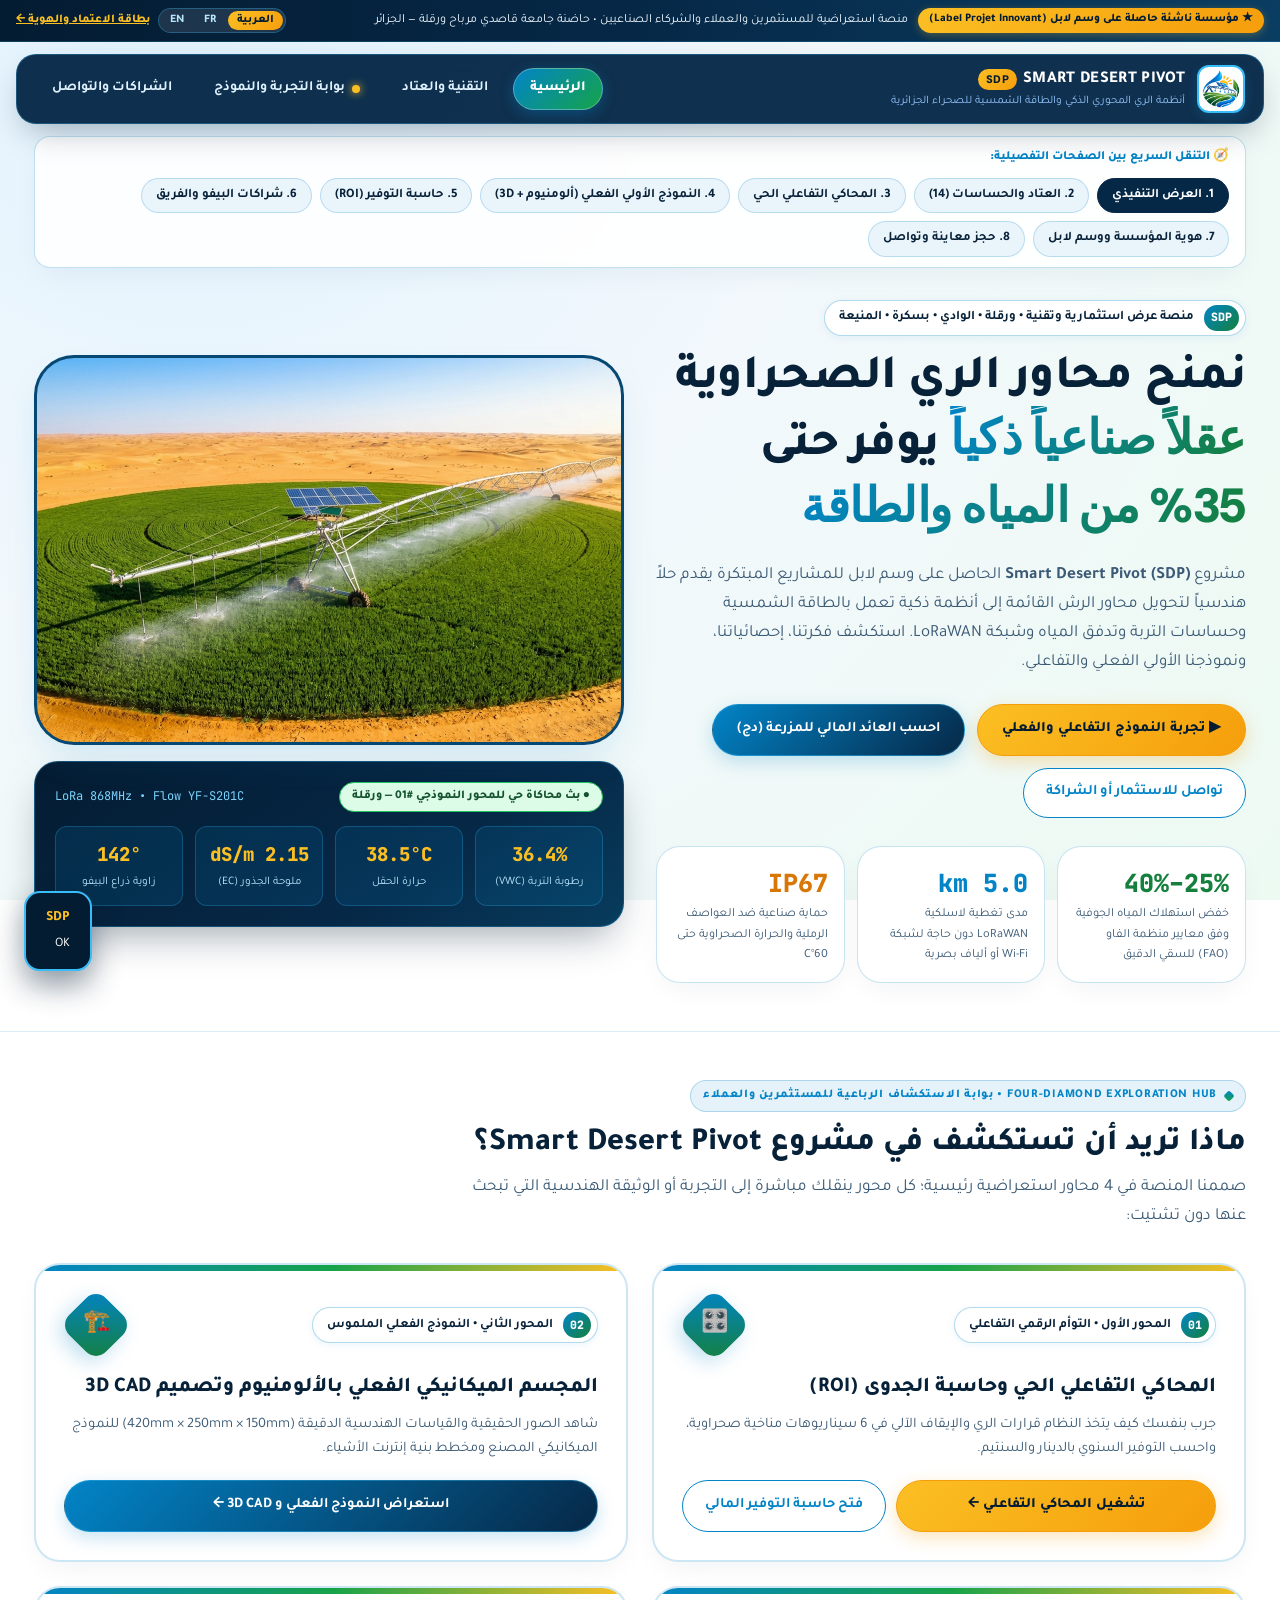
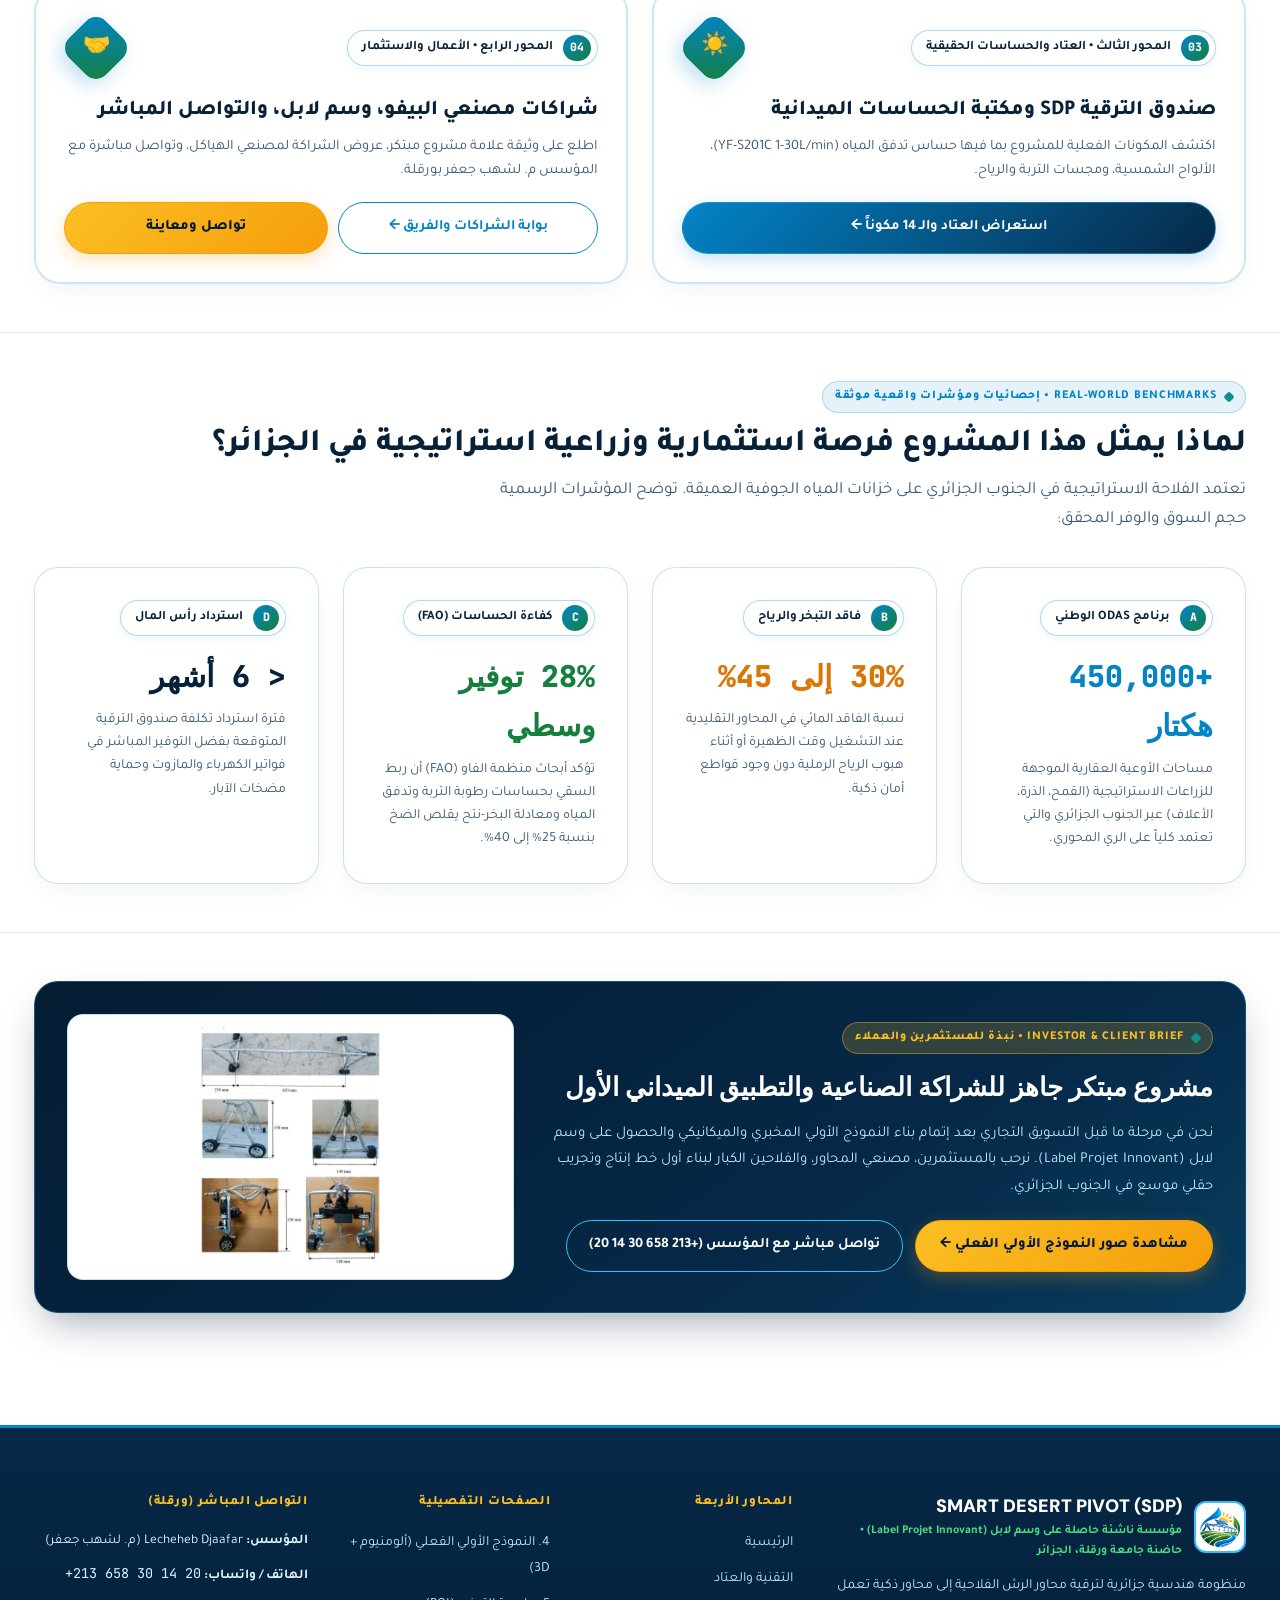
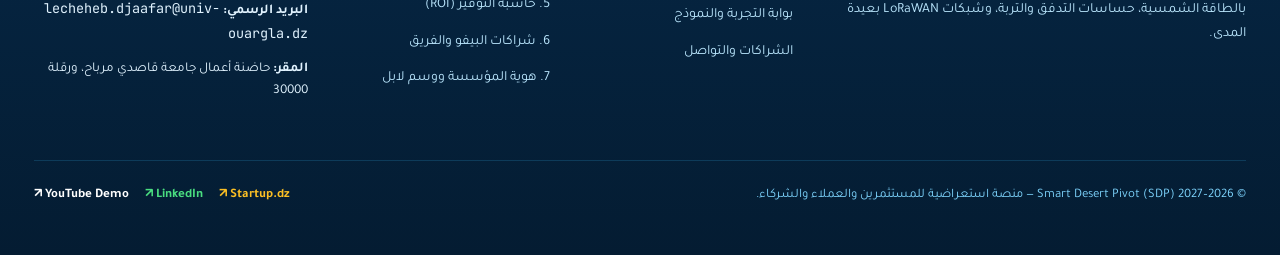
==== commit ffcdd833: "feat(i18n): add trilingual support for Arabic, French, and English in the Smart Desert Pivot platfor" ====
--- a/index.html
+++ b/index.html
@@ -3,7 +3,7 @@
 <head>
   <meta charset="UTF-8">
   <meta name="viewport" content="width=device-width, initial-scale=1.0">
-  <title>الرئيسية — بوابة الري المحوري الذكي بالصحراء الجزائرية | Smart Desert Pivot (SDP)</title>
+  <title>الرئيسية — منصة الري المحوري الذكي والطاقة الشمسية | Smart Desert Pivot (SDP)</title>
   <link rel="preconnect" href="https://fonts.googleapis.com">
   <link rel="preconnect" href="https://fonts.gstatic.com" crossorigin>
   <link href="https://fonts.googleapis.com/css2?family=DM+Sans:wght@400;500;700&family=JetBrains+Mono:wght@500;700&family=Tajawal:wght@300;400;500;700;800;900&display=swap" rel="stylesheet">
@@ -16,127 +16,138 @@
 </head>
 <body>
 
-  <!-- Top Sovereign Algerian Accreditation Banner -->
+  <!-- Top Sovereign Startup Banner + Language Switcher (AR / FR / EN) + Dedicated Mobile Mode -->
   <div class="sovereign-topbar">
     <div class="sovereign-topbar-inner">
       <div style="display:flex;align-items:center;gap:10px;flex-wrap:wrap;">
-        <span class="label-pill-tag">★ علامة مشروع مبتكر معتمد</span>
-        <span>الجمهورية الجزائرية الديمقراطية الشعبية • رقم القرار الوزاري: <strong class="font-mono" style="color:var(--color-sunshine-highlight);">09072522272</strong> (حاضنة جامعة قاصدي مرباح ورقلة)</span>
-      </div>
-      <div style="display:flex;align-items:center;gap:14px;">
-        <span class="font-mono live-clock-val" style="font-size:12px;color:#b5b1aa;">09:00:00 (توقيت الجزائر)</span>
-        <a href="about.html" data-page-target="about.html" style="color:var(--color-mint-signal);font-weight:700;text-decoration:underline;">وثيقة الاعتماد الرسمي ←</a>
+        <span class="label-pill-tag" data-i18n="topbar_badge">★ مؤسسة ناشئة حاصلة على وسم لابل (Label Projet Innovant)</span>
+        <span data-i18n="topbar_desc">منصة استعراضية للمستثمرين والعملاء والشركاء الصناعيين • حاضنة جامعة قاصدي مرباح ورقلة — الجزائر</span>
+      </div>
+      <div class="topbar-controls">
+        <div class="lang-switcher" role="group" aria-label="Language Switcher">
+          <button type="button" class="lang-btn active" data-lang-switch="ar">العربية</button>
+          <button type="button" class="lang-btn" data-lang-switch="fr">FR</button>
+          <button type="button" class="lang-btn" data-lang-switch="en">EN</button>
+        </div>
+        <a href="about.html" data-page-target="about.html" data-i18n="topbar_cert_link" style="color:#fbbf24;font-weight:800;text-decoration:underline;font-size:12px;">بطاقة الاعتماد والهوية ←</a>
       </div>
     </div>
   </div>
 
-  <!-- T1 Energy Signature Floating Carbon Warm Pill Navigation -->
+  <!-- Clean 4-Pillar Showcase Navigation Bar -->
   <header class="site-header-wrap">
     <nav class="t1-pill-navbar" aria-label="التنقل الرئيسي">
       <a href="index.html" data-page-target="index.html" class="brand-lockup">
-        <img src="assets/images/brand/logo-mark.png" alt="شعار Smart Desert Pivot" class="brand-logo-img">
+        <img src="assets/images/brand/logo-mark.png" alt="Smart Desert Pivot Logo" class="brand-logo-img">
         <div>
           <div class="brand-title">
             <span>SMART DESERT PIVOT</span>
-            <span style="font-size:11px;background:var(--color-sunshine-highlight);color:var(--color-ink);padding:1px 7px;border-radius:99px;font-weight:800;">SDP</span>
-          </div>
-          <div class="brand-subtitle">أنظمة الري المحوري الذكي للصحراء الجزائرية</div>
+            <span style="font-size:11px;background:var(--gradient-solar-cta);color:#041c32;padding:1px 8px;border-radius:99px;font-weight:900;">SDP</span>
+          </div>
+          <div class="brand-subtitle" data-i18n="brand_subtitle">أنظمة الري المحوري الذكي والطاقة الشمسية للصحراء الجزائرية</div>
         </div>
       </a>
 
-      <button type="button" class="mobile-menu-toggle" aria-label="فتح القائمة">☰ القائمة</button>
-
+      <button type="button" class="mobile-menu-toggle" aria-label="فتح القائمة" data-i18n="menu_btn">☰ القائمة</button>
+
+      <!-- Strictly 4 Professional Showcase Pillars in the Top Navbar -->
       <ul class="nav-links-list">
-        <li><a href="index.html" class="nav-link-item active" data-page-target="index.html"><span>الرئيسية</span></a></li>
-          <li><a href="technology.html" class="nav-link-item" data-page-target="technology.html"><span>صندوق الترقية والمكونات</span></a></li>
-          <li><a href="simulator.html" class="nav-link-item" data-page-target="simulator.html"><span class="nav-live-dot"></span><span>محاكي المحور الحي</span></a></li>
-          <li><a href="calculator.html" class="nav-link-item" data-page-target="calculator.html"><span>حاسبة التوفير (ROI)</span></a></li>
-          <li><a href="pilot.html" class="nav-link-item" data-page-target="pilot.html"><span>النموذج الأولي و 3D CAD</span></a></li>
-          <li><a href="partnerships.html" class="nav-link-item" data-page-target="partnerships.html"><span>شراكات البيفو والفريق</span></a></li>
-          <li><a href="about.html" class="nav-link-item" data-page-target="about.html"><span>الاعتماد الوزاري</span></a></li>
-          <li><a href="contact.html" class="nav-link-item" data-page-target="contact.html"><span>تواصل ومعاينة</span></a></li>
+        <li><a href="index.html" class="nav-link-item active" data-page-target="index.html"><span data-i18n="nav_home">الرئيسية</span></a></li>
+        <li><a href="technology.html" class="nav-link-item " data-page-target="technology.html"><span data-i18n="nav_tech">التقنية والعتاد</span></a></li>
+        <li><a href="simulator.html" class="nav-link-item " data-page-target="simulator.html"><span class="nav-live-dot"></span><span data-i18n="nav_hub">بوابة التجربة والنموذج</span></a></li>
+        <li><a href="contact.html" class="nav-link-item " data-page-target="contact.html"><span data-i18n="nav_contact">الشراكات والتواصل</span></a></li>
       </ul>
     </nav>
   </header>
 
-  <!-- Main Page Content -->
+  <!-- Sub-Hub Explorer Bar: Preserves All 8 Pages without Cluttering the Main Navbar -->
+  <div class="subhub-bar">
+    <div class="subhub-inner">
+      <span class="subhub-label" data-i18n="subhub_explore_label">🧭 التنقل السريع بين الصفحات التفصيلية:</span>
+      <div class="subhub-pills">
+        <a href="index.html" data-page-target="index.html" class="subhub-pill active" data-i18n="sub_index">1. العرض التنفيذي</a>
+        <a href="technology.html" data-page-target="technology.html" class="subhub-pill" data-i18n="sub_tech">2. العتاد والحساسات (14)</a>
+        <a href="simulator.html" data-page-target="simulator.html" class="subhub-pill" data-i18n="sub_sim">3. المحاكي التفاعلي الحي</a>
+        <a href="pilot.html" data-page-target="pilot.html" class="subhub-pill" data-i18n="sub_pilot">4. النموذج الأولي الفعلي (ألومنيوم + 3D)</a>
+        <a href="calculator.html" data-page-target="calculator.html" class="subhub-pill" data-i18n="sub_calc">5. حاسبة التوفير (ROI)</a>
+        <a href="partnerships.html" data-page-target="partnerships.html" class="subhub-pill" data-i18n="sub_part">6. شراكات البيفو والفريق</a>
+        <a href="about.html" data-page-target="about.html" class="subhub-pill" data-i18n="sub_about">7. هوية المؤسسة ووسم لابل</a>
+        <a href="contact.html" data-page-target="contact.html" class="subhub-pill" data-i18n="sub_contact">8. حجز معاينة وتواصل</a>
+      </div>
+    </div>
+  </div>
   <main>
-
-  <!-- Hero Section: T1 Energy Architectural Scale + Porthole Imagery + Pirsch Sunshine CTA -->
-  <section class="section-block" style="padding-top:36px;">
+  <!-- Hero Section -->
+  <section class="section-block" style="padding-top:32px;">
     <div class="container">
       <div class="grid-2" style="align-items:center;">
         <div>
           <div class="pirsch-step-badge">
-            <span class="step-num">01</span>
-            <span>الجيل الجديد من السقي المحوري الصحراوي • ورقلة • الوادي • بسكرة • المنيعة</span>
-          </div>
-          <h1 class="display-headline" style="margin-bottom:20px;">
+            <span class="step-num">SDP</span>
+            <span data-i18n="hero_step">منصة عرض استثمارية وتقنية • ورقلة • الوادي • بسكرة • المنيعة</span>
+          </div>
+          <h1 class="display-headline" style="margin-bottom:18px;" data-i18n="hero_title">
             نمنح محاور الري الصحراوية <strong>عقلاً صناعياً ذكياً</strong> يوفر حتى <strong>35% من المياه والطاقة</strong>
           </h1>
-          <p class="section-subhead" style="margin-bottom:28px;">
-            منظومة <strong>Smart Desert Pivot (SDP)</strong> لا تطلب منك استبدال هيكل محورك القائم؛ بل تضيف <strong>صندوق ترقية صناعي (Retrofit Kit)</strong> يعمل بالطاقة الشمسية وحساسات التربة السعوية وشبكة LoRaWAN لجدولة السقي آلياً وفق معدلات البخر-نتح الفيزيائية ($ET_0$).
-          </p>
-
-          <div style="display:flex;flex-wrap:wrap;gap:12px;margin-bottom:32px;">
-            <a href="simulator.html" data-page-target="simulator.html" class="btn-sunshine">
-              <span>▶ تشغيل محاكي المحور التفاعلي الحي</span>
+          <p class="section-subhead" style="margin-bottom:26px;" data-i18n="hero_sub">
+            مشروع <strong>Smart Desert Pivot (SDP)</strong> الحاصل على وسم لابل للمشاريع المبتكرة يقدم حلاً هندسياً لتحويل محاور الرش القائمة إلى أنظمة ذكية تعمل بالطاقة الشمسية وحساسات التربة وتدفق المياه وشبكة LoRaWAN. استكشف فكرتنا، إحصائياتنا، ونموذجنا الأولي الفعلي والتفاعلي.
+          </p>
+
+          <div style="display:flex;flex-wrap:wrap;gap:12px;margin-bottom:28px;">
+            <a href="simulator.html" data-page-target="simulator.html" class="btn-sunshine" data-i18n="hero_btn_sim">
+              ▶ تجربة النموذج التفاعلي والفعلي
             </a>
-            <a href="calculator.html" data-page-target="calculator.html" class="btn-carbon">
-              <span>احسب التوفير المالي لمزرعتك (دج)</span>
+            <a href="calculator.html" data-page-target="calculator.html" class="btn-carbon" data-i18n="hero_btn_calc">
+              احسب العائد المالي للمزرعة (دج)
             </a>
-            <a href="technology.html" data-page-target="technology.html" class="btn-ghost-ink">
-              <span>استعراض العتاد والمكونات</span>
+            <a href="contact.html" data-page-target="contact.html" class="btn-ghost-ink" data-i18n="hero_btn_contact">
+              تواصل للاستثمار أو الشراكة
             </a>
           </div>
 
-          <!-- Key Real-World Metrics Row -->
           <div class="grid-3" style="gap:12px;">
-            <div class="pirsch-card" style="padding:16px;">
-              <div class="font-mono" style="font-size:26px;font-weight:800;color:var(--color-sdp-emerald);">25%–40%</div>
-              <div style="font-size:12.5px;color:var(--color-graphite);">خفض استهلاك المياه الجوفية وفق معايير منظمة الفاو (FAO) للسقي الدقيق</div>
-            </div>
-            <div class="pirsch-card" style="padding:16px;">
-              <div class="font-mono" style="font-size:26px;font-weight:800;color:var(--color-ink);">5.0 km</div>
-              <div style="font-size:12.5px;color:var(--color-graphite);">مدى تغطية لاسلكية LoRaWAN دون حاجة لشبكة Wi-Fi أو ألياف بصرية</div>
-            </div>
-            <div class="pirsch-card" style="padding:16px;">
-              <div class="font-mono" style="font-size:26px;font-weight:800;color:var(--color-alert-amber);">IP67</div>
-              <div style="font-size:12.5px;color:var(--color-graphite);">حماية صناعية ضد العواصف الرملية والحرارة الصحراوية حتى 60°C</div>
-            </div>
-          </div>
-        </div>
-
-        <!-- Right Column: T1 Energy 56px Porthole Hero Image + Dark Telemetry Overlay -->
-        <div>
-          <div class="t1-porthole-frame" style="height:420px;margin-bottom:16px;">
-            <img src="assets/images/field/sahara-pivot-hero.jpg" alt="محور ري ذكي يعمل بالطاقة الشمسية في الصحراء الجزائرية">
-          </div>
-
-          <!-- Pirsch Live Telemetry Strip Card -->
+            <div class="pirsch-card-white" style="padding:16px;">
+              <div class="font-mono" style="font-size:25px;font-weight:900;color:var(--color-sdp-emerald);" data-i18n="kpi1_val">25%–40%</div>
+              <div style="font-size:12.5px;color:var(--color-graphite);" data-i18n="kpi1_lbl">خفض استهلاك المياه الجوفية وفق معايير منظمة الفاو (FAO) للسقي الدقيق</div>
+            </div>
+            <div class="pirsch-card-white" style="padding:16px;">
+              <div class="font-mono" style="font-size:25px;font-weight:900;color:var(--color-water-blue);" data-i18n="kpi2_val">5.0 km</div>
+              <div style="font-size:12.5px;color:var(--color-graphite);" data-i18n="kpi2_lbl">مدى تغطية لاسلكية LoRaWAN دون حاجة لشبكة Wi-Fi أو ألياف بصرية</div>
+            </div>
+            <div class="pirsch-card-white" style="padding:16px;">
+              <div class="font-mono" style="font-size:25px;font-weight:900;color:var(--color-alert-amber);" data-i18n="kpi3_val">IP67</div>
+              <div style="font-size:12.5px;color:var(--color-graphite);" data-i18n="kpi3_lbl">حماية صناعية ضد العواصف الرملية والحرارة الصحراوية حتى 60°C</div>
+            </div>
+          </div>
+        </div>
+
+        <!-- Right Column: Solar-Pivot Hero Image + Live Telemetry Strip -->
+        <div>
+          <div class="t1-porthole-frame" style="height:390px;margin-bottom:16px;">
+            <img src="assets/images/field/sahara-pivot-hero.jpg" alt="Smart Desert Pivot Solar Irrigation in Algerian Sahara">
+          </div>
+
           <div class="pirsch-card-dark" style="padding:20px;">
             <div style="display:flex;align-items:center;justify-content:space-between;margin-bottom:14px;flex-wrap:wrap;gap:8px;">
-              <div style="display:flex;align-items:center;gap:8px;">
-                <span class="mint-status-badge">● بث حي للمحور النموذجي #01 — ورقلة</span>
-              </div>
-              <span class="font-mono" style="font-size:12px;color:#b5b1aa;">LoRa 868MHz • RS-485</span>
+              <span class="mint-status-badge" data-i18n="live_badge">● بث محاكاة حي للمحور النموذجي #01 — ورقلة</span>
+              <span class="font-mono" style="font-size:12px;color:#7dd3fc;">LoRa 868MHz • Flow YF-S201C</span>
             </div>
             <div class="kpi-telemetry-grid">
               <div class="kpi-mini-box">
                 <div class="kpi-mini-val" id="hubLiveMoisture">36.4%</div>
-                <div class="kpi-mini-lbl">رطوبة التربة (VWC)</div>
+                <div class="kpi-mini-lbl" data-i18n="live_m_lbl">رطوبة التربة (VWC)</div>
               </div>
               <div class="kpi-mini-box">
                 <div class="kpi-mini-val" id="hubLiveTemp">38.5°C</div>
-                <div class="kpi-mini-lbl">حرارة الحقل</div>
+                <div class="kpi-mini-lbl" data-i18n="live_t_lbl">حرارة الحقل</div>
               </div>
               <div class="kpi-mini-box">
                 <div class="kpi-mini-val" id="hubLiveEc">2.15 dS/m</div>
-                <div class="kpi-mini-lbl">ملوحة الجذور (EC)</div>
+                <div class="kpi-mini-lbl" data-i18n="live_ec_lbl">ملوحة الجذور (EC)</div>
               </div>
               <div class="kpi-mini-box">
                 <div class="kpi-mini-val" id="hubLiveAngle">142°</div>
-                <div class="kpi-mini-lbl">زاوية ذراع البيفو</div>
+                <div class="kpi-mini-lbl" data-i18n="live_ang_lbl">زاوية ذراع البيفو</div>
               </div>
             </div>
           </div>
@@ -145,193 +156,252 @@
     </div>
   </section>
 
-  <!-- Section 2: Global & Algerian Real-World Agricultural Context -->
+  <!-- Section 2: The 4-Diamond Interactive Exploration Hub (بوابة الاستكشاف الرباعية) -->
   <section class="section-block">
     <div class="container">
-      <div class="t1-section-label">REAL-WORLD BENCHMARKS • إحصائيات ومؤشرات واقعية موثقة</div>
-      <h2 class="section-heading" style="margin-bottom:12px;">
-        لماذا تعد أتمتة محاور الرش ضرورة حتمية للزراعة الصحراوية في الجزائر والعالم؟
+      <div class="t1-section-label" data-i18n="portal_tag">FOUR-DIAMOND EXPLORATION HUB • بوابة الاستكشاف الرباعية للمستثمرين والعملاء</div>
+      <h2 class="section-heading" style="margin-bottom:10px;" data-i18n="portal_title">
+        ماذا تريد أن تستكشف في مشروع Smart Desert Pivot؟
       </h2>
-      <p class="section-subhead" style="margin-bottom:32px;">
-        تعتمد الفلاحة الاستراتيجية في الجنوب الجزائري على خزانات المياه الجوفية العميقة (الألبي والكونتيننتال إنتركالير). تظهر البيانات الدولية والوطنية حجم الهدر المائي في المحاور التقليدية غير المؤتمتة:
+      <p class="section-subhead" style="margin-bottom:32px;" data-i18n="portal_sub">
+        صممنا المنصة في 4 محاور استعراضية رئيسية؛ كل محور ينقلك مباشرة إلى التجربة أو الوثيقة الهندسية التي تبحث عنها دون تشتيت:
+      </p>
+
+      <div class="diamond-hub-grid">
+        <!-- Diamond 1: Interactive Digital Twin & ROI -->
+        <div class="diamond-portal-card">
+          <div>
+            <div class="diamond-badge-wrap">
+              <div class="pirsch-step-badge" style="margin-bottom:0;"><span class="step-num">01</span><span data-i18n="d1_badge">المحور الأول • التوأم الرقمي التفاعلي</span></div>
+              <div class="diamond-shape-icon"><span>🎛️</span></div>
+            </div>
+            <h3 style="font-size:21px;font-weight:800;margin:14px 0 8px;" data-i18n="d1_title">المحاكي التفاعلي الحي وحاسبة الجدوى (ROI)</h3>
+            <p style="font-size:14.5px;color:var(--color-graphite);" data-i18n="d1_desc">
+              جرب بنفسك كيف يتخذ النظام قرارات الري والإيقاف الآلي في 6 سيناريوهات مناخية صحراوية، واحسب التوفير السنوي بالدينار والسنتيم.
+            </p>
+          </div>
+          <div style="display:flex;gap:10px;flex-wrap:wrap;">
+            <a href="simulator.html" data-page-target="simulator.html" class="btn-sunshine" style="flex:1;" data-i18n="d1_btn1">تشغيل المحاكي التفاعلي ←</a>
+            <a href="calculator.html" data-page-target="calculator.html" class="btn-ghost-ink" data-i18n="d1_btn2">فتح حاسبة التوفير المالي</a>
+          </div>
+        </div>
+
+        <!-- Diamond 2: Real Physical Prototype & 3D CAD -->
+        <div class="diamond-portal-card">
+          <div>
+            <div class="diamond-badge-wrap">
+              <div class="pirsch-step-badge" style="margin-bottom:0;"><span class="step-num">02</span><span data-i18n="d2_badge">المحور الثاني • النموذج الفعلي الملموس</span></div>
+              <div class="diamond-shape-icon"><span>🏗️</span></div>
+            </div>
+            <h3 style="font-size:21px;font-weight:800;margin:14px 0 8px;" data-i18n="d2_title">المجسم الميكانيكي الفعلي بالألومنيوم وتصميم 3D CAD</h3>
+            <p style="font-size:14.5px;color:var(--color-graphite);" data-i18n="d2_desc">
+              شاهد الصور الحقيقية والقياسات الهندسية الدقيقة (420mm × 250mm × 150mm) للنموذج الميكانيكي المصنع ومخطط بنية إنترنت الأشياء.
+            </p>
+          </div>
+          <div style="display:flex;gap:10px;flex-wrap:wrap;">
+            <a href="pilot.html" data-page-target="pilot.html" class="btn-carbon" style="width:100%;" data-i18n="d2_btn1">استعراض النموذج الفعلي و 3D CAD ←</a>
+          </div>
+        </div>
+
+        <!-- Diamond 3: Hardware & 14 Real Sensors -->
+        <div class="diamond-portal-card">
+          <div>
+            <div class="diamond-badge-wrap">
+              <div class="pirsch-step-badge" style="margin-bottom:0;"><span class="step-num">03</span><span data-i18n="d3_badge">المحور الثالث • العتاد والحساسات الحقيقية</span></div>
+              <div class="diamond-shape-icon"><span>☀️</span></div>
+            </div>
+            <h3 style="font-size:21px;font-weight:800;margin:14px 0 8px;" data-i18n="d3_title">صندوق الترقية SDP ومكتبة الحساسات الميدانية</h3>
+            <p style="font-size:14.5px;color:var(--color-graphite);" data-i18n="d3_desc">
+              اكتشف المكونات الفعلية للمشروع بما فيها حساس تدفق المياه (YF-S201C 1-30L/min)، الألواح الشمسية، ومجسات التربة والرياح.
+            </p>
+          </div>
+          <div style="display:flex;gap:10px;flex-wrap:wrap;">
+            <a href="technology.html" data-page-target="technology.html" class="btn-carbon" style="width:100%;" data-i18n="d3_btn1">استعراض العتاد والـ 14 مكوناً ←</a>
+          </div>
+        </div>
+
+        <!-- Diamond 4: Partnerships, Label & Direct Contact -->
+        <div class="diamond-portal-card">
+          <div>
+            <div class="diamond-badge-wrap">
+              <div class="pirsch-step-badge" style="margin-bottom:0;"><span class="step-num">04</span><span data-i18n="d4_badge">المحور الرابع • الأعمال والاستثمار</span></div>
+              <div class="diamond-shape-icon"><span>🤝</span></div>
+            </div>
+            <h3 style="font-size:21px;font-weight:800;margin:14px 0 8px;" data-i18n="d4_title">شراكات مصنعي البيفو، وسم لابل، والتواصل المباشر</h3>
+            <p style="font-size:14.5px;color:var(--color-graphite);" data-i18n="d4_desc">
+              اطلع على وثيقة علامة مشروع مبتكر، عروض الشراكة لمصنعي الهياكل، وتواصل مباشرة مع المؤسس م. لشهب جعفر بورقلة.
+            </p>
+          </div>
+          <div style="display:flex;gap:10px;flex-wrap:wrap;">
+            <a href="partnerships.html" data-page-target="partnerships.html" class="btn-ghost-ink" style="flex:1;" data-i18n="d4_btn1">بوابة الشراكات والفريق ←</a>
+            <a href="contact.html" data-page-target="contact.html" class="btn-sunshine" style="flex:1;" data-i18n="d4_btn2">تواصل ومعاينة</a>
+          </div>
+        </div>
+      </div>
+    </div>
+  </section>
+
+  <!-- Section 3: Real-World Agricultural & Market Benchmarks -->
+  <section class="section-block">
+    <div class="container">
+      <div class="t1-section-label" data-i18n="bench_tag">REAL-WORLD BENCHMARKS • إحصائيات ومؤشرات واقعية موثقة</div>
+      <h2 class="section-heading" style="margin-bottom:12px;" data-i18n="bench_title">
+        لماذا يمثل هذا المشروع فرصة استثمارية وزراعية استراتيجية في الجزائر؟
+      </h2>
+      <p class="section-subhead" style="margin-bottom:32px;" data-i18n="bench_sub">
+        تعتمد الفلاحة الاستراتيجية في الجنوب الجزائري على خزانات المياه الجوفية العميقة. توضح المؤشرات الرسمية حجم السوق والوفر المحقق:
       </p>
 
       <div class="grid-4">
         <div class="pirsch-card-white">
-          <div class="pirsch-step-badge"><span class="step-num">A</span><span>برنامج ODAS الوطني</span></div>
-          <div class="font-mono" style="font-size:32px;font-weight:800;color:var(--color-ink);margin-bottom:8px;">+450,000 هكتار</div>
-          <p style="font-size:14px;color:var(--color-graphite);">
-            مساحات الأوعية العقارية الموجهة للاستثمار في الزراعات الاستراتيجية (القمح الصلب، الشعير، الذرة، والمحاصيل الزيتية) عبر ديوان تطوير الزراعة الصناعية بالأراضي الصحراوية (ODAS) في ورقلة، المنيعة، أدرار، وتقرت.
+          <div class="pirsch-step-badge"><span class="step-num">A</span><span data-i18n="b1_tag">برنامج ODAS الوطني</span></div>
+          <div class="font-mono" style="font-size:30px;font-weight:900;color:var(--color-water-blue);margin-bottom:8px;" data-i18n="b1_val">+450,000 هكتار</div>
+          <p style="font-size:14px;color:var(--color-graphite);" data-i18n="b1_desc">
+            مساحات الأوعية العقارية الموجهة للزراعات الاستراتيجية (القمح، الذرة، الأعلاف) عبر الجنوب الجزائري والتي تعتمد كلياً على الري المحوري.
           </p>
         </div>
 
         <div class="pirsch-card-white">
-          <div class="pirsch-step-badge"><span class="step-num">B</span><span>فاقد التبخر والرياح</span></div>
-          <div class="font-mono" style="font-size:32px;font-weight:800;color:var(--color-alert-amber);margin-bottom:8px;">30% إلى 45%</div>
-          <p style="font-size:14px;color:var(--color-graphite);">
-            نسبة الفاقد المائي في الرش المحوري الصحراوي التقليدي عند التشغيل وقت الظهيرة (حرارة تفوق 44°C) أو أثناء هبوب الرياح الرملية التي تتجاوز سرعتها 40 كم/ساعة دون وجود قواطع أمان ذكية.
+          <div class="pirsch-step-badge"><span class="step-num">B</span><span data-i18n="b2_tag">فاقد التبخر والرياح</span></div>
+          <div class="font-mono" style="font-size:30px;font-weight:900;color:var(--color-alert-amber);margin-bottom:8px;" data-i18n="b2_val">30% إلى 45%</div>
+          <p style="font-size:14px;color:var(--color-graphite);" data-i18n="b2_desc">
+            نسبة الفاقد المائي في المحاور التقليدية عند التشغيل وقت الظهيرة أو أثناء هبوب الرياح الرملية دون وجود قواطع أمان ذكية.
           </p>
         </div>
 
         <div class="pirsch-card-white">
-          <div class="pirsch-step-badge"><span class="step-num">C</span><span>كفاءة الحساسات (FAO)</span></div>
-          <div class="font-mono" style="font-size:32px;font-weight:800;color:var(--color-sdp-emerald);margin-bottom:8px;">28% توفير وسطي</div>
-          <p style="font-size:14px;color:var(--color-graphite);">
-            تؤكد أبحاث منظمة الأغذية والزراعة (FAO) ومراجعات MDPI العلمية أن ربط جدولة السقي بحساسات رطوبة التربة الحجمية (VWC) ومعادلة البخر-نتح ($ET_0$) يقلص ضخ المياه بنسبة 25% إلى 40% مع رفع إنتاجية الهكتار.
+          <div class="pirsch-step-badge"><span class="step-num">C</span><span data-i18n="b3_tag">كفاءة الحساسات (FAO)</span></div>
+          <div class="font-mono" style="font-size:30px;font-weight:900;color:var(--color-sdp-emerald);margin-bottom:8px;" data-i18n="b3_val">28% توفير وسطي</div>
+          <p style="font-size:14px;color:var(--color-graphite);" data-i18n="b3_desc">
+            تؤكد أبحاث منظمة الفاو (FAO) أن ربط السقي بحساسات رطوبة التربة وتدفق المياه ومعادلة البخر-نتح يقلص الضخ بنسبة 25% إلى 40%.
           </p>
         </div>
 
         <div class="pirsch-card-white">
-          <div class="pirsch-step-badge"><span class="step-num">D</span><span>تكلفة الترقية الذكية</span></div>
-          <div class="font-mono" style="font-size:32px;font-weight:800;color:var(--color-ink);margin-bottom:8px;">&lt; 6 أشهر</div>
-          <p style="font-size:14px;color:var(--color-graphite);">
-            فترة استرداد رأس المال (Payback Period) عند تركيب حزمة الترقية SDP Retrofit Kit على محور قائم (40–50 هكتار)، بفضل التوفير المباشر في فواتير الكهرباء/المازوت وحماية مضخات الآبار العميقة.
+          <div class="pirsch-step-badge"><span class="step-num">D</span><span data-i18n="b4_tag">استرداد رأس المال</span></div>
+          <div class="font-mono" style="font-size:30px;font-weight:900;color:var(--color-ink);margin-bottom:8px;" data-i18n="b4_val">&lt; 6 أشهر</div>
+          <p style="font-size:14px;color:var(--color-graphite);" data-i18n="b4_desc">
+            فترة استرداد تكلفة صندوق الترقية المتوقعة بفضل التوفير المباشر في فواتير الكهرباء والمازوت وحماية مضخات الآبار.
           </p>
         </div>
       </div>
     </div>
   </section>
 
-  <!-- Section 3: Giant Multi-Page Platform Architecture Directory -->
-  <section class="section-block">
+  <!-- Section 4: Investor & Client Executive Summary Banner -->
+  <section class="section-block" style="border-bottom:none;">
     <div class="container">
-      <div class="t1-section-label">PLATFORM ARCHITECTURE • خريطة أقسام المنظومة الثمانية</div>
-      <h2 class="section-heading" style="margin-bottom:12px;">
-        استكشف البنية الهندسية والتجارية الكاملة لمشروع Smart Desert Pivot
-      </h2>
-      <p class="section-subhead" style="margin-bottom:32px;">
-        صُممت هذه المنصة من 8 صفحات متخصصة ومستقلة، تغطي كل زاوية هندسية، رقمية، ومالية للمشروع:
-      </p>
-
-      <div class="grid-3">
-        <div class="pirsch-card">
-          <div class="pirsch-step-badge"><span class="step-num">02</span><span>technology.html</span></div>
-          <h3 style="font-size:20px;font-weight:800;margin-bottom:10px;">الهندسة الصناعية وصندوق الترقية</h3>
-          <p style="font-size:14.5px;color:var(--color-graphite);margin-bottom:18px;">
-            تفكيك كامل لعتاد SDP Retrofit Box (متحكم ESP32-S3، حساسات RS-485 ضد الملوحة، اتصالات LoRaWAN) مع معرض مكونات المشروع الـ 12 ومواضع الصور.
-          </p>
-          <a href="technology.html" data-page-target="technology.html" class="btn-carbon" style="width:100%;">الدخول لصفحة التكنولوجيا ←</a>
-        </div>
-
-        <div class="pirsch-card">
-          <div class="pirsch-step-badge"><span class="step-num">03</span><span>simulator.html</span></div>
-          <h3 style="font-size:20px;font-weight:800;margin-bottom:10px;">محاكي المحور والري الحي (Digital Twin)</h3>
-          <p style="font-size:14.5px;color:var(--color-graphite);margin-bottom:18px;">
-            لوحة محاكاة تفاعلية حية بـ 6 سيناريوهات مناخية صحراوية، تتيح تعديل الرطوبة، الحرارة، الرياح، والملوحة ومشاهدة قرار الذكاء الاصطناعي وإطار Modbus.
-          </p>
-          <a href="simulator.html" data-page-target="simulator.html" class="btn-sunshine" style="width:100%;">تشغيل المحاكي التفاعلي ←</a>
-        </div>
-
-        <div class="pirsch-card">
-          <div class="pirsch-step-badge"><span class="step-num">04</span><span>calculator.html</span></div>
-          <h3 style="font-size:20px;font-weight:800;margin-bottom:10px;">حاسبة الجدوى الاقتصادية للفلاح</h3>
-          <p style="font-size:14.5px;color:var(--color-graphite);margin-bottom:18px;">
-            احسب بدقة التوفير السنوي بالأمتار المكعبة والدينار الجزائري والسنتيم لمحاصيل القمح، الشعير، الفصة، والبطاطس في ورقلة والوادي وبسكرة.
-          </p>
-          <a href="calculator.html" data-page-target="calculator.html" class="btn-carbon" style="width:100%;">فتح حاسبة التوفير ←</a>
-        </div>
-
-        <div class="pirsch-card">
-          <div class="pirsch-step-badge"><span class="step-num">05</span><span>pilot.html</span></div>
-          <h3 style="font-size:20px;font-weight:800;margin-bottom:10px;">النموذج الأولي وتصميم 3D CAD</h3>
-          <p style="font-size:14.5px;color:var(--color-graphite);margin-bottom:18px;">
-            توثيق مصور للمجسم المخبري الحركي، تصميم البرج ثلاثي الأبعاد (CAD)، مخطط إنترنت الأشياء، وخارطة الانتقال من الجاهزية TRL 3 إلى TRL 7.
-          </p>
-          <a href="pilot.html" data-page-target="pilot.html" class="btn-ghost-ink" style="width:100%;">استعراض النموذج الأولي ←</a>
-        </div>
-
-        <div class="pirsch-card">
-          <div class="pirsch-step-badge"><span class="step-num">06</span><span>partnerships.html</span></div>
-          <h3 style="font-size:20px;font-weight:800;margin-bottom:10px;">شراكات مصنعي البيفو واستقطاب الفريق</h3>
-          <p style="font-size:14.5px;color:var(--color-graphite);margin-bottom:18px;">
-            عروض شراكة تصنيع أصلي (OEM) لمصنعي المحاور في الجزائر، وبوابة استقطاب المهندسين والشركاء الميدانيين في ورقلة والوادي وبسكرة بنظام الحصص.
-          </p>
-          <a href="partnerships.html" data-page-target="partnerships.html" class="btn-ghost-ink" style="width:100%;">بوابة الشراكات والفريق ←</a>
-        </div>
-
-        <div class="pirsch-card">
-          <div class="pirsch-step-badge"><span class="step-num">07 &amp; 08</span><span>about.html + contact.html</span></div>
-          <h3 style="font-size:20px;font-weight:800;margin-bottom:10px;">الاعتماد الرسمي وحجز المعاينة</h3>
-          <p style="font-size:14.5px;color:var(--color-graphite);margin-bottom:18px;">
-            شهادة علامة مشروع مبتكر رقم 09072522272، السيرة المهنية للمؤسس لشهب جعفر، ونموذج حجز المعاينة الميدانية والاتصال الفوري عبر واتساب.
-          </p>
-          <div style="display:flex;gap:8px;">
-            <a href="about.html" data-page-target="about.html" class="btn-ghost-ink" style="flex:1;padding:10px;">الاعتماد</a>
-            <a href="contact.html" data-page-target="contact.html" class="btn-sunshine" style="flex:1;padding:10px;">تواصل معنا</a>
-          </div>
+      <div class="pirsch-card-dark" style="display:grid;grid-template-columns:1.5fr 1fr;gap:28px;align-items:center;" class="grid-2">
+        <div>
+          <div class="t1-section-label" style="background:rgba(251,191,36,0.18);color:#fbbf24;border-color:rgba(251,191,36,0.4);" data-i18n="pitch_tag">INVESTOR &amp; CLIENT BRIEF • نبذة للمستثمرين والعملاء</div>
+          <h2 style="font-size:26px;font-weight:900;color:#ffffff;margin-bottom:12px;" data-i18n="pitch_title">
+            مشروع مبتكر جاهز للشراكة الصناعية والتطبيق الميداني الأول
+          </h2>
+          <p style="font-size:15px;color:#bae6fd;line-height:1.75;margin-bottom:20px;" data-i18n="pitch_desc">
+            نحن في مرحلة ما قبل التسويق التجاري بعد إتمام بناء النموذج الأولي المخبري والميكانيكي والحصول على وسم لابل (Label Projet Innovant). نرحب بالمستثمرين، مصنعي المحاور، والفلاحين الكبار لبناء أول خط إنتاج وتجريب حقلي موسع في الجنوب الجزائري.
+          </p>
+          <div style="display:flex;gap:12px;flex-wrap:wrap;">
+            <a href="pilot.html" data-page-target="pilot.html" class="btn-sunshine" data-ar="مشاهدة صور النموذج الأولي الفعلي ←" data-fr="Voir les Photos du Prototype Réel →" data-en="View Real Prototype Photos →">مشاهدة صور النموذج الأولي الفعلي ←</a>
+            <a href="contact.html" data-page-target="contact.html" class="btn-ghost-ink" style="background:transparent;color:#ffffff;border-color:#38bdf8;" data-ar="تواصل مباشر مع المؤسس (+213 658 30 14 20)" data-fr="Contacter le Fondateur (+213 658 30 14 20)" data-en="Contact Founder (+213 658 30 14 20)">تواصل مباشر مع المؤسس (+213 658 30 14 20)</a>
+          </div>
+        </div>
+        <div class="pirsch-image-frame" style="background:#ffffff;padding:12px;">
+          <img src="assets/images/prototype/aluminum-pivot-dimensions.jpg" alt="Aluminum Center Pivot Prototype Dimensions" style="width:100%;height:240px;object-fit:contain;">
         </div>
       </div>
     </div>
   </section>
-
   </main>
-
-  <!-- T1 Energy Onyx Depth Footer (#0f0e12) -->
+  <!-- Deep Pivot Navy Footer -->
   <footer class="t1-onyx-footer">
     <div class="container">
       <div class="footer-grid">
         <div>
           <div style="display:flex;align-items:center;gap:12px;margin-bottom:14px;">
-            <img src="assets/images/brand/logo-mark.png" alt="SDP Logo" style="width:46px;height:46px;border-radius:10px;background:#f8f5ed;padding:3px;">
+            <img src="assets/images/brand/logo-mark.png" alt="SDP Logo" style="width:52px;height:52px;border-radius:12px;background:#ffffff;padding:3px;border:2px solid #38bdf8;">
             <div>
-              <div style="font-weight:800;font-size:18px;color:#ffffff;">SMART DESERT PIVOT (SDP)</div>
-              <div style="font-size:12px;color:var(--color-mint-signal);">علامة مشروع مبتكر رقم 09072522272 • ورقلة، الجزائر</div>
-            </div>
-          </div>
-          <p style="font-size:14px;color:#b5b1aa;max-width:420px;line-height:1.7;">
-            منظومة هندسية جزائرية لتحويل وترقية محاور الرش الفلاحية التقليدية في الجنوب الكبير إلى محاور ذكية تعمل بالطاقة الشمسية، حساسات RS-485 الصناعية، وشبكات LoRaWAN بعيدة المدى.
-          </p>
-        </div>
-
-        <div>
-          <div class="footer-col-title">أقسام المنصة</div>
+              <div style="font-weight:900;font-size:18px;color:#ffffff;">SMART DESERT PIVOT (SDP)</div>
+              <div style="font-size:12px;color:#4ade80;font-weight:700;" data-i18n="footer_sub">مؤسسة ناشئة حاصلة على وسم لابل (Label Projet Innovant) • حاضنة جامعة ورقلة، الجزائر</div>
+            </div>
+          </div>
+          <p style="font-size:14px;color:#bae6fd;max-width:430px;line-height:1.7;" data-i18n="footer_desc">
+            منظومة هندسية جزائرية لترقية محاور الرش الفلاحية إلى محاور ذكية تعمل بالطاقة الشمسية، حساسات التدفق والتربة، وشبكات LoRaWAN بعيدة المدى.
+          </p>
+        </div>
+
+        <div>
+          <div class="footer-col-title" data-i18n="footer_col1">المحاور الأربعة</div>
           <ul class="footer-links">
-            <li><a href="index.html" data-page-target="index.html">بوابة المنظومة المركزية</a></li>
-            <li><a href="technology.html" data-page-target="technology.html">صندوق الترقية والمكونات</a></li>
-            <li><a href="simulator.html" data-page-target="simulator.html">محاكي المحور الحي (Digital Twin)</a></li>
-            <li><a href="calculator.html" data-page-target="calculator.html">حاسبة التوفير المالي والمائي</a></li>
+            <li><a href="index.html" data-page-target="index.html" data-i18n="nav_home">الرئيسية</a></li>
+            <li><a href="technology.html" data-page-target="technology.html" data-i18n="nav_tech">التقنية والعتاد</a></li>
+            <li><a href="simulator.html" data-page-target="simulator.html" data-i18n="nav_hub">بوابة التجربة والنموذج</a></li>
+            <li><a href="contact.html" data-page-target="contact.html" data-i18n="nav_contact">الشراكات والتواصل</a></li>
           </ul>
         </div>
 
         <div>
-          <div class="footer-col-title">الموثوقية والشراكات</div>
+          <div class="footer-col-title" data-i18n="footer_col2">الصفحات التفصيلية</div>
           <ul class="footer-links">
-            <li><a href="pilot.html" data-page-target="pilot.html">النموذج الأولي وتصميم 3D CAD</a></li>
-            <li><a href="partnerships.html" data-page-target="partnerships.html">شراكات مصنعي البيفو واستقطاب الفريق</a></li>
-            <li><a href="about.html" data-page-target="about.html">شهادة علامة مشروع مبتكر</a></li>
-            <li><a href="contact.html" data-page-target="contact.html">طلب معاينة ميدانية للمزرعة</a></li>
+            <li><a href="pilot.html" data-page-target="pilot.html" data-i18n="sub_pilot">النموذج الأولي الفعلي (ألومنيوم + 3D)</a></li>
+            <li><a href="calculator.html" data-page-target="calculator.html" data-i18n="sub_calc">حاسبة التوفير (ROI)</a></li>
+            <li><a href="partnerships.html" data-page-target="partnerships.html" data-i18n="sub_part">شراكات البيفو والفريق</a></li>
+            <li><a href="about.html" data-page-target="about.html" data-i18n="sub_about">هوية المؤسسة ووسم لابل</a></li>
           </ul>
         </div>
 
         <div>
-          <div class="footer-col-title">التواصل المباشر (ورقلة)</div>
-          <ul class="footer-links" style="color:#d6d3cd;font-size:13.5px;">
-            <li><strong>المؤسس:</strong> م. لشهب جعفر (Lecheheb Djaafar)</li>
-            <li><strong>الهاتف / واتساب:</strong> <span class="font-mono" dir="ltr">+213 658 30 14 20</span></li>
-            <li><strong>البريد الرسمي:</strong> <span class="font-mono">lecheheb.djaafar@univ-ouargla.dz</span></li>
-            <li><strong>المقر:</strong> حاضنة أعمال جامعة قاصدي مرباح، ورقلة 30000</li>
+          <div class="footer-col-title" data-i18n="footer_col3">التواصل المباشر (ورقلة)</div>
+          <ul class="footer-links" style="color:#e0f2fe;font-size:13.5px;">
+            <li><strong data-ar="المؤسس:" data-fr="Fondateur :" data-en="Founder:">المؤسس:</strong> Lecheheb Djaafar (م. لشهب جعفر)</li>
+            <li><strong data-ar="الهاتف / واتساب:" data-fr="Tél / WhatsApp :" data-en="Phone / WhatsApp:">الهاتف / واتساب:</strong> <span class="font-mono" dir="ltr">+213 658 30 14 20</span></li>
+            <li><strong data-ar="البريد الرسمي:" data-fr="Email :" data-en="Email:">البريد الرسمي:</strong> <span class="font-mono">lecheheb.djaafar@univ-ouargla.dz</span></li>
+            <li><strong data-ar="المقر:" data-fr="Siège :" data-en="Location:">المقر:</strong> <span data-ar="حاضنة أعمال جامعة قاصدي مرباح، ورقلة 30000" data-fr="Incubateur Univ. Kasdi Merbah, Ouargla 30000" data-en="Kasdi Merbah University Incubator, Ouargla 30000">حاضنة أعمال جامعة قاصدي مرباح، ورقلة 30000</span></li>
           </ul>
         </div>
       </div>
 
       <div class="footer-bottom">
-        <div>© 2026–2027 Smart Desert Pivot (SDP) — جميع الحقوق محفوظة. تصميم معماري هجين مستلهم من T1 Energy و Pirsch.</div>
-        <div style="display:flex;gap:16px;">
-          <a href="https://startup.dz/" target="_blank" rel="noopener noreferrer" style="color:var(--color-sunshine-highlight);">بوابة Startup.dz</a>
-          <a href="https://www.linkedin.com/in/lecheheb-djaafar-226594348/" target="_blank" rel="noopener noreferrer" style="color:var(--color-mint-signal);">LinkedIn المؤسس</a>
-          <a href="https://www.youtube.com/@CodeCraftDL" target="_blank" rel="noopener noreferrer" style="color:#ffffff;">قناة فيديو النموذج</a>
+        <div data-ar="© 2026–2027 Smart Desert Pivot (SDP) — منصة استعراضية للمستثمرين والعملاء والشركاء." data-fr="© 2026–2027 Smart Desert Pivot (SDP) — Plateforme Vitrine Investisseurs & Clients." data-en="© 2026–2027 Smart Desert Pivot (SDP) — Investor, Client & Partner Showcase Platform.">© 2026–2027 Smart Desert Pivot (SDP) — منصة استعراضية للمستثمرين والعملاء والشركاء.</div>
+        <div style="display:flex;gap:16px;flex-wrap:wrap;">
+          <a href="https://startup.dz/" target="_blank" rel="noopener noreferrer" style="color:var(--color-sunshine-highlight);font-weight:700;">Startup.dz ↗</a>
+          <a href="https://www.linkedin.com/in/lecheheb-djaafar-226594348/" target="_blank" rel="noopener noreferrer" style="color:#4ade80;font-weight:700;">LinkedIn ↗</a>
+          <a href="https://www.youtube.com/@CodeCraftDL" target="_blank" rel="noopener noreferrer" style="color:#ffffff;font-weight:700;">YouTube Demo ↗</a>
         </div>
       </div>
     </div>
   </footer>
+
+  <!-- Dedicated Smartphone Sticky Bottom App Bar -->
+  <nav class="mobile-bottom-nav" aria-label="Mobile Bottom Navigation">
+    <div class="mobile-bottom-nav-inner">
+      <a href="index.html" data-page-target="index.html" class="mobile-tab-item active">
+        <span class="tab-icon">🏠</span>
+        <span data-i18n="mob_home">الرئيسية</span>
+      </a>
+      <a href="technology.html" data-page-target="technology.html" class="mobile-tab-item ">
+        <span class="tab-icon">⚙️</span>
+        <span data-i18n="mob_tech">العتاد</span>
+      </a>
+      <a href="simulator.html" data-page-target="simulator.html" class="mobile-tab-item ">
+        <span class="tab-icon">🎛️</span>
+        <span data-i18n="mob_hub">النموذج والمحاكي</span>
+      </a>
+      <a href="contact.html" data-page-target="contact.html" class="mobile-tab-item ">
+        <span class="tab-icon">🤝</span>
+        <span data-i18n="mob_contact">تواصل وشراكة</span>
+      </a>
+    </div>
+  </nav>
 
   <!-- Global In-Page Toast Notification -->
   <div id="sdpToast" class="sdp-toast" role="status" aria-live="polite">
-    <div style="font-weight:800;font-size:14px;color:var(--color-sunshine-highlight);" id="sdpToastTitle">إشعار المنظومة</div>
-    <div style="font-size:13px;margin-top:3px;" id="sdpToastMsg">تم تنفيذ الإجراء بنجاح.</div>
+    <div style="font-weight:800;font-size:14px;color:var(--color-sunshine-highlight);" id="sdpToastTitle">SDP</div>
+    <div style="font-size:13px;margin-top:3px;" id="sdpToastMsg">OK</div>
   </div>
 
+  <script src="js/i18n.js"></script>
   <script src="js/main.js"></script>
   <script src="js/telemetry-stream.js"></script>
+  
 </body>
 </html>
--- a/css/variables.css
+++ b/css/variables.css
@@ -1,34 +1,48 @@
 /* ==========================================================================
-   SMART DESERT PIVOT (SDP) — DESIGN TOKENS (variables.css)
-   Hybrid Design System: T1 Energy (60% Industrial CleanTech) + Pirsch (40% Interactive Paper & Ink)
+   SMART DESERT PIVOT (SDP) — HARMONIZED LOGO PALETTE & DESIGN TOKENS
+   Derived directly from the Official SDP Emblem:
+   - Hydro Solar Blue (#0077cc / #0284c7 / #38bdf8)
+   - Deep Pivot Navy (#062847 / #041c32)
+   - Lush Agritech Green (#15803d / #16a34a / #22c55e)
+   - Solar Sun Gold (#f59e0b / #fbbf24 / #ff9f1c)
    ========================================================================== */
 :root {
-  /* --- T1 Energy Surfaces & Monochromatic Warmth --- */
-  --color-vellum: #f0efe9;           /* Base page background (T1 Vellum Canvas) */
-  --color-cream-paper: #f8f5ed;      /* Card & interactive notebook surface (Pirsch Cream Paper) */
-  --color-paper-white: #ffffff;      /* Elevated panels, inputs, accordion buttons */
-  --color-carbon-warm: #322d2a;      /* T1 Floating Pill Nav, primary dark pills, 4px square indicators */
-  --color-onyx-depth: #0f0e12;       /* T1 Footer surface & deep industrial telemetry monitors */
-  --color-ink: #000000;              /* Pirsch 1px hairline borders & high-contrast display ink */
-  --color-graphite: #5c5854;         /* Secondary prose & technical descriptions */
-  --color-mercury: #8b8b8b;          /* Muted captions, timestamps, unit labels */
+  /* --- Clean Hydro-Agritech Surfaces --- */
+  --color-vellum: #f2f8fc;           /* Fresh sky-water tinted page canvas */
+  --color-cream-paper: #eaf4fb;      /* Soft hydro-blue card surface */
+  --color-paper-white: #ffffff;      /* Crisp white elevated panels */
+  --color-carbon-warm: #062847;      /* Deep Pivot Navy (replaces warm brown) */
+  --color-onyx-depth: #041c32;       /* Deep Ocean/Pivot Navy for footer & telemetry */
+  --color-ink: #072138;              /* Deep Navy Ink for high-contrast typography */
+  --color-graphite: #3b5a75;         /* Harmonized slate-blue secondary text */
+  --color-mercury: #6c88a3;          /* Muted captions & unit labels */
 
-  /* --- Pirsch & SDP Chromatic Signals (Rationed Discipline) --- */
-  --color-sunshine-highlight: #ffda6e; /* Primary conversion CTA fill, step badges, key callouts */
-  --color-sunshine-hover: #f5cc52;
-  --color-mint-signal: #6ece9d;        /* Live status dot, active nav state, positive water savings */
-  --color-sdp-emerald: #1f6f43;        /* SDP Official Brand Green */
-  --color-sdp-forest: #134629;         /* Deep agricultural accent */
-  --color-alert-amber: #d97706;        /* Desert heat / wind warning signal */
-  --color-alert-red: #dc2626;          /* Critical stop / fault signal */
-  --color-water-blue: #0284c7;         /* Irrigation spray & hydro metrics */
+  /* --- Logo Chromatic Accents --- */
+  --color-sunshine-highlight: #fbbf24; /* Solar Sun Gold from Logo */
+  --color-sunshine-hover: #f59e0b;     /* Deep Solar Amber */
+  --color-mint-signal: #22c55e;        /* Vibrant Agritech Leaf Green */
+  --color-sdp-emerald: #15803d;        /* Deep Field Row Green from Logo */
+  --color-sdp-forest: #14532d;         /* Deep Agritech Forest */
+  --color-water-blue: #0284c7;         /* Primary Hydro Droplet Blue */
+  --color-hydro-bright: #0096ff;       /* Bright River Stream Blue */
+  --color-hydro-soft: #e0f2fe;         /* Soft Water Mist Tint */
+  --color-agro-soft: #dcfce7;          /* Soft Leaf Green Tint */
+  --color-solar-soft: #fef3c7;         /* Soft Sunburst Tint */
+  --color-alert-amber: #d97706;
+  --color-alert-red: #dc2626;
+
+  /* --- Gradients Matching Logo --- */
+  --gradient-logo-hero: linear-gradient(135deg, #062847 0%, #0284c7 55%, #15803d 100%);
+  --gradient-hydro-pill: linear-gradient(135deg, #0284c7 0%, #0369a1 100%);
+  --gradient-agro-pill: linear-gradient(135deg, #16a34a 0%, #15803d 100%);
+  --gradient-solar-cta: linear-gradient(135deg, #fbbf24 0%, #f59e0b 100%);
 
   /* --- Typography Families --- */
   --font-sans-ar: 'Tajawal', 'DM Sans', -apple-system, BlinkMacSystemFont, "Segoe UI", Roboto, sans-serif;
   --font-display: 'Tajawal', 'DM Sans', sans-serif;
   --font-mono: 'JetBrains Mono', 'Courier New', monospace;
 
-  /* --- Type Scale (T1 Energy + Pirsch Normalized) --- */
+  /* --- Type Scale --- */
   --text-label: 12px;
   --text-caption: 14px;
   --text-body-sm: 15px;
@@ -36,10 +50,10 @@
   --text-subheading: 21px;
   --text-heading-sm: 24px;
   --text-heading: 32px;
-  --text-display-sm: 40px;
-  --text-display: 52px;
+  --text-display-sm: 38px;
+  --text-display: 48px;
 
-  /* --- Spacing Scale (4px / 8px Grid) --- */
+  /* --- Spacing Scale --- */
   --spacing-4: 4px;
   --spacing-8: 8px;
   --spacing-12: 12px;
@@ -50,19 +64,21 @@
   --spacing-64: 64px;
   --spacing-96: 96px;
 
-  /* --- Border Radii (T1 Portholes & Pills + Pirsch 24px Cards) --- */
-  --radius-inputs: 8px;
-  --radius-images: 14px;
-  --radius-nav: 16px;
+  /* --- Border Radii --- */
+  --radius-inputs: 10px;
+  --radius-images: 16px;
+  --radius-nav: 20px;
   --radius-cards: 24px;
-  --radius-porthole: 56px;
+  --radius-porthole: 40px;
   --radius-pills: 100px;
   --radius-tags: 9999px;
 
   /* --- Layout & Borders --- */
-  --page-max-width: 1240px;
-  --border-hairline: 1px solid #322d2a;
-  --border-ink: 1px solid #000000;
-  --border-subtle: 1px solid rgba(50, 45, 42, 0.18);
-  --transition-fast: 0.2s cubic-bezier(0.16, 1, 0.3, 1);
+  --page-max-width: 1260px;
+  --border-hairline: 1px solid rgba(2, 132, 199, 0.22);
+  --border-ink: 1px solid rgba(6, 40, 71, 0.16);
+  --border-subtle: 1px solid rgba(2, 132, 199, 0.14);
+  --shadow-card: 0 10px 30px -10px rgba(6, 40, 71, 0.08);
+  --shadow-elevated: 0 18px 40px -12px rgba(2, 132, 199, 0.18);
+  --transition-fast: 0.22s cubic-bezier(0.16, 1, 0.3, 1);
 }
--- a/css/base.css
+++ b/css/base.css
@@ -1,6 +1,5 @@
 /* ==========================================================================
-   SMART DESERT PIVOT (SDP) — BASE & TYPOGRAPHY (base.css)
-   RTL Arabic First + Architectural Precision
+   SMART DESERT PIVOT (SDP) — BASE, TYPOGRAPHY & TRILINGUAL RTL/LTR SUPPORT
    ========================================================================== */
 *, *::before, *::after {
   box-sizing: border-box;
@@ -11,16 +10,25 @@
 html {
   scroll-behavior: smooth;
   font-size: 16px;
+}
+
+html[dir="rtl"] {
   direction: rtl;
+}
+
+html[dir="ltr"] {
+  direction: ltr;
 }
 
 body {
   font-family: var(--font-sans-ar);
-  background-color: var(--color-vellum);
-  color: var(--color-carbon-warm);
-  line-height: 1.6;
+  background: radial-gradient(circle at 15% 0%, #e0f2fe 0%, #f2f8fc 45%, #edfaf2 100%);
+  background-attachment: fixed;
+  color: var(--color-ink);
+  line-height: 1.65;
   -webkit-font-smoothing: antialiased;
   overflow-x: hidden;
+  padding-bottom: 84px; /* clearance for mobile bottom bar */
 }
 
 img, svg, video {
@@ -55,23 +63,25 @@
   font-family: var(--font-mono);
 }
 
-/* T1 Energy Architectural Display Typography */
 .display-headline {
   font-family: var(--font-display);
-  font-size: clamp(2rem, 4.2vw, var(--text-display));
-  font-weight: 400;
-  line-height: 1.15;
+  font-size: clamp(1.9rem, 3.8vw, var(--text-display));
+  font-weight: 800;
+  line-height: 1.2;
   letter-spacing: -0.01em;
   color: var(--color-ink);
 }
 
 .display-headline strong {
-  font-weight: 800;
+  background: linear-gradient(120deg, #0284c7 0%, #15803d 100%);
+  -webkit-background-clip: text;
+  -webkit-text-fill-color: transparent;
+  font-weight: 900;
 }
 
 .section-heading {
-  font-size: clamp(1.6rem, 3vw, var(--text-heading));
-  font-weight: 700;
+  font-size: clamp(1.5rem, 2.8vw, var(--text-heading));
+  font-weight: 800;
   line-height: 1.25;
   color: var(--color-ink);
 }
@@ -79,57 +89,67 @@
 .section-subhead {
   font-size: var(--text-body);
   color: var(--color-graphite);
-  max-width: 720px;
-  line-height: 1.65;
+  max-width: 780px;
+  line-height: 1.7;
 }
 
-/* T1 Energy Signature 4px Square Section Label */
 .t1-section-label {
   display: inline-flex;
   align-items: center;
   gap: 8px;
   font-size: var(--text-label);
-  font-weight: 700;
+  font-weight: 800;
   text-transform: uppercase;
-  letter-spacing: 0.08em;
-  color: var(--color-carbon-warm);
+  letter-spacing: 0.06em;
+  color: var(--color-water-blue);
+  background: rgba(2, 132, 199, 0.1);
+  border: 1px solid rgba(2, 132, 199, 0.25);
+  padding: 5px 12px;
+  border-radius: 999px;
   margin-bottom: var(--spacing-12);
 }
 
 .t1-section-label::before {
   content: "";
   display: inline-block;
-  width: 6px;
-  height: 6px;
-  background-color: var(--color-carbon-warm);
+  width: 8px;
+  height: 8px;
+  border-radius: 2px;
+  transform: rotate(45deg);
+  background: linear-gradient(135deg, #0284c7, #16a34a);
   flex-shrink: 0;
 }
 
-/* Pirsch Numbered Step Badge */
 .pirsch-step-badge {
   display: inline-flex;
   align-items: center;
-  border: var(--border-ink);
+  border: 1px solid rgba(2, 132, 199, 0.3);
   border-radius: var(--radius-tags);
-  background-color: var(--color-cream-paper);
-  padding: 3px 14px 3px 4px;
+  background-color: var(--color-paper-white);
+  box-shadow: 0 2px 8px rgba(2, 132, 199, 0.08);
+  padding: 4px 14px 4px 6px;
   gap: 10px;
   font-size: 13px;
   font-weight: 700;
+  color: var(--color-ink);
   margin-bottom: var(--spacing-16);
 }
 
-.pirsch-step-badge .step-num {
+html[dir="rtl"] .pirsch-step-badge {
+  padding: 4px 6px 4px 14px;
+}
+
+.step-num {
   display: inline-flex;
   align-items: center;
   justify-content: center;
-  width: 24px;
-  height: 24px;
-  border-radius: 50%;
-  background-color: var(--color-sunshine-highlight);
-  border: var(--border-ink);
-  color: var(--color-ink);
+  min-width: 26px;
+  height: 26px;
+  padding: 0 7px;
+  border-radius: 99px;
+  background: linear-gradient(135deg, #0284c7, #15803d);
+  color: #ffffff;
   font-family: var(--font-mono);
-  font-size: 12px;
-  font-weight: 700;
+  font-size: 11.5px;
+  font-weight: 800;
 }
--- a/css/layout.css
+++ b/css/layout.css
@@ -1,5 +1,5 @@
 /* ==========================================================================
-   SMART DESERT PIVOT (SDP) — LAYOUT, PILL NAV & ONYX FOOTER (layout.css)
+   SMART DESERT PIVOT (SDP) — 4-PILLAR SHOWCASE NAV, SUB-HUB & MOBILE MODE
    ========================================================================== */
 .container {
   width: 100%;
@@ -9,17 +9,17 @@
 }
 
 .section-block {
-  padding-block: var(--spacing-64);
+  padding-block: var(--spacing-48);
   border-bottom: var(--border-subtle);
 }
 
-/* Sovereign Top Notification Bar */
+/* Top Sovereign Algerian Startup Showcase Banner */
 .sovereign-topbar {
-  background-color: var(--color-onyx-depth);
-  color: var(--color-vellum);
-  font-size: 13px;
+  background: linear-gradient(90deg, #041c32 0%, #062847 50%, #0a3d62 100%);
+  color: #f0f9ff;
+  font-size: 12.5px;
   padding: 8px 16px;
-  border-bottom: 1px solid rgba(255, 255, 255, 0.12);
+  border-bottom: 1px solid rgba(56, 189, 248, 0.2);
 }
 
 .sovereign-topbar-inner {
@@ -29,25 +29,64 @@
   align-items: center;
   justify-content: space-between;
   flex-wrap: wrap;
+  gap: 10px;
+}
+
+.label-pill-tag {
+  display: inline-flex;
+  align-items: center;
+  gap: 6px;
+  background: var(--gradient-solar-cta);
+  color: #041c32;
+  font-weight: 800;
+  padding: 3px 11px;
+  border-radius: var(--radius-tags);
+  font-size: 11.5px;
+  box-shadow: 0 2px 8px rgba(251, 191, 36, 0.3);
+}
+
+/* Language & Mobile Mode Utility Controls */
+.topbar-controls {
+  display: flex;
+  align-items: center;
   gap: 8px;
-}
-
-.label-pill-tag {
-  display: inline-flex;
-  align-items: center;
-  gap: 6px;
-  background-color: var(--color-sunshine-highlight);
-  color: var(--color-ink);
-  font-weight: 700;
-  padding: 2px 10px;
-  border-radius: var(--radius-tags);
-  font-size: 11px;
-}
-
-/* T1 Energy Floating Carbon Warm Pill Navigation Bar */
+  flex-wrap: wrap;
+}
+
+.lang-switcher {
+  display: inline-flex;
+  align-items: center;
+  background: rgba(255, 255, 255, 0.1);
+  border: 1px solid rgba(56, 189, 248, 0.3);
+  border-radius: 999px;
+  padding: 2px;
+  gap: 2px;
+}
+
+.lang-btn {
+  font-size: 11.5px;
+  font-weight: 800;
+  color: #bae6fd;
+  padding: 3px 9px;
+  border-radius: 999px;
+  transition: var(--transition-fast);
+}
+
+.lang-btn:hover {
+  color: #ffffff;
+}
+
+.lang-btn.active {
+  background: var(--gradient-solar-cta);
+  color: #041c32;
+}
+
+
+
+/* Main 4-Pillar Floating Navigation Bar */
 .site-header-wrap {
   position: sticky;
-  top: 12px;
+  top: 10px;
   z-index: 100;
   padding-inline: var(--spacing-16);
   margin-top: var(--spacing-12);
@@ -56,15 +95,17 @@
 .t1-pill-navbar {
   max-width: var(--page-max-width);
   margin-inline: auto;
-  background-color: var(--color-carbon-warm);
+  background: rgba(6, 40, 71, 0.96);
+  backdrop-filter: blur(14px);
   color: var(--color-paper-white);
   border-radius: var(--radius-nav);
-  padding: 12px 20px;
+  padding: 10px 18px;
   display: flex;
   align-items: center;
   justify-content: space-between;
-  gap: 16px;
-  border: 1px solid rgba(255, 255, 255, 0.1);
+  gap: 14px;
+  border: 1px solid rgba(56, 189, 248, 0.28);
+  box-shadow: 0 14px 34px -10px rgba(4, 28, 50, 0.35);
 }
 
 .brand-lockup {
@@ -74,85 +115,144 @@
 }
 
 .brand-logo-img {
-  width: 42px;
-  height: 42px;
-  border-radius: 10px;
+  width: 48px;
+  height: 48px;
+  border-radius: 12px;
   object-fit: contain;
-  background-color: var(--color-cream-paper);
-  padding: 2px;
-  border: 1px solid rgba(255, 255, 255, 0.2);
+  background-color: #ffffff;
+  padding: 3px;
+  border: 2px solid #38bdf8;
+  box-shadow: 0 4px 12px rgba(2, 132, 199, 0.25);
 }
 
 .brand-title {
   font-weight: 800;
-  font-size: 16px;
+  font-size: 16.5px;
   letter-spacing: 0.02em;
-  color: var(--color-paper-white);
+  color: #ffffff;
   display: flex;
   align-items: center;
   gap: 6px;
 }
 
 .brand-subtitle {
-  font-size: 11px;
-  color: #c4c0b9;
-}
-
+  font-size: 11.5px;
+  color: #93c5fd;
+}
+
+/* Strictly 4 Top-Level Showcase Pillars */
 .nav-links-list {
   display: flex;
   align-items: center;
-  gap: 6px;
+  gap: 8px;
   flex-wrap: wrap;
 }
 
 .nav-link-item {
-  font-size: 13.5px;
-  font-weight: 500;
-  color: #e4e2dd;
-  padding: 7px 12px;
+  font-size: 14px;
+  font-weight: 700;
+  color: #e0f2fe;
+  padding: 8px 16px;
   border-radius: var(--radius-pills);
   transition: var(--transition-fast);
   display: inline-flex;
   align-items: center;
+  gap: 7px;
+  border: 1px solid transparent;
+}
+
+.nav-link-item:hover {
+  background-color: rgba(2, 132, 199, 0.28);
+  border-color: rgba(56, 189, 248, 0.35);
+  color: #ffffff;
+}
+
+.nav-link-item.active {
+  background: linear-gradient(135deg, #0284c7 0%, #16a34a 100%);
+  color: #ffffff;
+  font-weight: 800;
+  border-color: rgba(255, 255, 255, 0.3);
+  box-shadow: 0 4px 14px rgba(2, 132, 199, 0.35);
+}
+
+.nav-live-dot {
+  width: 8px;
+  height: 8px;
+  border-radius: 50%;
+  background-color: var(--color-sunshine-highlight);
+  display: inline-block;
+  box-shadow: 0 0 8px #fbbf24;
+}
+
+/* Sub-Hub Context Switcher Bar (connects the 8 pages cleanly inside the 4 pillars) */
+.subhub-bar {
+  max-width: var(--page-max-width);
+  margin: 12px auto 0 auto;
+  padding-inline: var(--spacing-24);
+}
+
+.subhub-inner {
+  background: rgba(255, 255, 255, 0.9);
+  backdrop-filter: blur(8px);
+  border: 1px solid rgba(2, 132, 199, 0.25);
+  border-radius: 16px;
+  padding: 10px 16px;
+  display: flex;
+  align-items: center;
+  justify-content: space-between;
+  flex-wrap: wrap;
+  gap: 10px;
+  box-shadow: var(--shadow-card);
+}
+
+.subhub-label {
+  font-size: 12.5px;
+  font-weight: 800;
+  color: var(--color-water-blue);
+  display: inline-flex;
+  align-items: center;
   gap: 6px;
 }
 
-.nav-link-item:hover {
-  background-color: rgba(255, 255, 255, 0.1);
-  color: var(--color-paper-white);
-}
-
-.nav-link-item.active {
-  background-color: var(--color-mint-signal);
+.subhub-pills {
+  display: flex;
+  align-items: center;
+  gap: 8px;
+  flex-wrap: wrap;
+}
+
+.subhub-pill {
+  font-size: 13px;
+  font-weight: 700;
+  padding: 6px 14px;
+  border-radius: 999px;
+  background: var(--color-cream-paper);
   color: var(--color-ink);
-  font-weight: 700;
-}
-
-.nav-live-dot {
-  width: 7px;
-  height: 7px;
-  border-radius: 50%;
-  background-color: var(--color-mint-signal);
-  display: inline-block;
-}
-
-.nav-link-item.active .nav-live-dot {
-  background-color: var(--color-ink);
-}
-
-.nav-actions {
-  display: flex;
-  align-items: center;
-  gap: 8px;
+  border: 1px solid rgba(2, 132, 199, 0.22);
+  display: inline-flex;
+  align-items: center;
+  gap: 6px;
+}
+
+.subhub-pill:hover {
+  background: #e0f2fe;
+  border-color: var(--color-water-blue);
+}
+
+.subhub-pill.active {
+  background: var(--color-carbon-warm);
+  color: #ffffff;
+  border-color: var(--color-carbon-warm);
 }
 
 .mobile-menu-toggle {
   display: none;
-  color: var(--color-paper-white);
-  background: rgba(255, 255, 255, 0.1);
-  border-radius: 8px;
+  color: #ffffff;
+  background: rgba(2, 132, 199, 0.35);
+  border: 1px solid rgba(56, 189, 248, 0.4);
+  border-radius: 10px;
   padding: 8px 12px;
-  font-size: 14px;
+  font-size: 13.5px;
   font-weight: 700;
 }
 
@@ -175,13 +275,14 @@
   gap: var(--spacing-24);
 }
 
-/* T1 Energy Onyx Depth Footer (#0f0e12) */
+/* Deep Pivot Navy Footer */
 .t1-onyx-footer {
-  background-color: var(--color-onyx-depth);
-  color: var(--color-vellum);
+  background: linear-gradient(180deg, #062847 0%, #041c32 100%);
+  color: #e0f2fe;
   padding-top: var(--spacing-64);
   padding-bottom: var(--spacing-48);
   margin-top: var(--spacing-64);
+  border-top: 3px solid #0284c7;
 }
 
 .footer-grid {
@@ -189,12 +290,12 @@
   grid-template-columns: 2fr 1fr 1fr 1.3fr;
   gap: var(--spacing-32);
   padding-bottom: var(--spacing-48);
-  border-bottom: 1px solid rgba(255, 255, 255, 0.12);
+  border-bottom: 1px solid rgba(56, 189, 248, 0.18);
 }
 
 .footer-col-title {
   font-size: 13px;
-  font-weight: 700;
+  font-weight: 800;
   text-transform: uppercase;
   letter-spacing: 0.06em;
   color: var(--color-sunshine-highlight);
@@ -207,11 +308,11 @@
 
 .footer-links a {
   font-size: 14px;
-  color: #a8a49e;
+  color: #bae6fd;
 }
 
 .footer-links a:hover {
-  color: var(--color-paper-white);
+  color: #fbbf24;
 }
 
 .footer-bottom {
@@ -222,5 +323,54 @@
   flex-wrap: wrap;
   gap: 16px;
   font-size: 13px;
-  color: var(--color-mercury);
-}
+  color: #7dd3fc;
+}
+
+/* Dedicated Mobile Bottom App Navigation Bar */
+.mobile-bottom-nav {
+  display: none;
+  position: fixed;
+  bottom: 0;
+  left: 0;
+  right: 0;
+  z-index: 950;
+  background: rgba(4, 28, 50, 0.97);
+  backdrop-filter: blur(16px);
+  border-top: 1px solid rgba(56, 189, 248, 0.3);
+  padding: 6px 10px calc(6px + env(safe-area-inset-bottom));
+  box-shadow: 0 -8px 25px rgba(4, 28, 50, 0.35);
+}
+
+.mobile-bottom-nav-inner {
+  display: grid;
+  grid-template-columns: repeat(4, 1fr);
+  gap: 4px;
+  max-width: 480px;
+  margin-inline: auto;
+}
+
+.mobile-tab-item {
+  display: flex;
+  flex-direction: column;
+  align-items: center;
+  justify-content: center;
+  gap: 3px;
+  padding: 6px 4px;
+  border-radius: 12px;
+  color: #93c5fd;
+  font-size: 11px;
+  font-weight: 700;
+  text-align: center;
+}
+
+.mobile-tab-item .tab-icon {
+  font-size: 17px;
+  line-height: 1;
+}
+
+.mobile-tab-item.active {
+  background: linear-gradient(135deg, rgba(2, 132, 199, 0.35), rgba(22, 163, 74, 0.35));
+  color: #fbbf24;
+  border: 1px solid rgba(251, 191, 36, 0.4);
+}
+
--- a/css/components.css
+++ b/css/components.css
@@ -1,6 +1,5 @@
 /* ==========================================================================
-   SMART DESERT PIVOT (SDP) — HYBRID COMPONENTS (components.css)
-   Pirsch 1px Hairline Cards + Sunshine CTAs + T1 Portholes & Accordions
+   SMART DESERT PIVOT (SDP) — LOGO-HARMONIZED CARDS, DIAMOND HUB & BUTTONS
    ========================================================================== */
 
 /* Buttons */
@@ -9,91 +8,169 @@
   align-items: center;
   justify-content: center;
   gap: 8px;
-  background-color: var(--color-sunshine-highlight);
-  color: var(--color-ink);
-  border: var(--border-ink);
+  background: var(--gradient-solar-cta);
+  color: #041c32;
+  border: 1px solid #f59e0b;
+  border-radius: var(--radius-pills);
+  padding: 13px 24px;
+  font-weight: 800;
+  font-size: 14.5px;
+  box-shadow: 0 6px 18px rgba(245, 158, 11, 0.28);
+  transition: var(--transition-fast);
+}
+
+.btn-sunshine:hover {
+  transform: translateY(-2px);
+  box-shadow: 0 10px 24px rgba(245, 158, 11, 0.4);
+}
+
+.btn-carbon {
+  display: inline-flex;
+  align-items: center;
+  justify-content: center;
+  gap: 8px;
+  background: linear-gradient(135deg, #0284c7 0%, #062847 100%);
+  color: #ffffff;
+  border: 1px solid rgba(56, 189, 248, 0.4);
   border-radius: var(--radius-pills);
   padding: 13px 24px;
   font-weight: 700;
   font-size: 14.5px;
-  transition: var(--transition-fast);
-}
-
-.btn-sunshine:hover {
-  background-color: var(--color-sunshine-hover);
-  transform: translateY(-1px);
-}
-
-.btn-carbon {
+  box-shadow: 0 6px 18px rgba(2, 132, 199, 0.22);
+  transition: var(--transition-fast);
+}
+
+.btn-carbon:hover {
+  background: linear-gradient(135deg, #16a34a 0%, #0284c7 100%);
+  transform: translateY(-2px);
+}
+
+.btn-ghost-ink {
   display: inline-flex;
   align-items: center;
   justify-content: center;
   gap: 8px;
-  background-color: var(--color-carbon-warm);
-  color: var(--color-paper-white);
-  border: 1px solid var(--color-carbon-warm);
+  background-color: var(--color-paper-white);
+  color: var(--color-water-blue);
+  border: 1.5px solid var(--color-water-blue);
   border-radius: var(--radius-pills);
-  padding: 13px 24px;
-  font-weight: 600;
+  padding: 12px 22px;
+  font-weight: 700;
   font-size: 14.5px;
   transition: var(--transition-fast);
 }
 
-.btn-carbon:hover {
-  background-color: var(--color-ink);
-}
-
-.btn-ghost-ink {
-  display: inline-flex;
-  align-items: center;
-  justify-content: center;
-  gap: 8px;
-  background-color: transparent;
-  color: var(--color-ink);
-  border: var(--border-ink);
-  border-radius: var(--radius-pills);
-  padding: 13px 24px;
-  font-weight: 600;
-  font-size: 14.5px;
-  transition: var(--transition-fast);
-}
-
 .btn-ghost-ink:hover {
-  background-color: var(--color-carbon-warm);
-  color: var(--color-paper-white);
-}
-
-/* Pirsch Feature Card (Cream Paper + 24px radius + 1px solid Ink border, Zero Shadow) */
+  background-color: var(--color-water-blue);
+  color: #ffffff;
+}
+
+/* Feature Cards */
 .pirsch-card {
-  background-color: var(--color-cream-paper);
-  border: var(--border-ink);
+  background: linear-gradient(180deg, #ffffff 0%, #eaf4fb 100%);
+  border: var(--border-hairline);
   border-radius: var(--radius-cards);
   padding: var(--spacing-32);
-  transition: var(--transition-fast);
+  box-shadow: var(--shadow-card);
+  transition: var(--transition-fast);
+}
+
+.pirsch-card:hover {
+  border-color: var(--color-water-blue);
+  box-shadow: var(--shadow-elevated);
 }
 
 .pirsch-card-white {
   background-color: var(--color-paper-white);
-  border: var(--border-ink);
+  border: var(--border-hairline);
   border-radius: var(--radius-cards);
   padding: var(--spacing-32);
+  box-shadow: var(--shadow-card);
 }
 
 .pirsch-card-dark {
-  background-color: var(--color-onyx-depth);
-  color: var(--color-vellum);
-  border: 1px solid var(--color-carbon-warm);
+  background: linear-gradient(145deg, #041c32 0%, #062847 65%, #083c5d 100%);
+  color: #f0f9ff;
+  border: 1px solid rgba(56, 189, 248, 0.3);
   border-radius: var(--radius-cards);
   padding: var(--spacing-32);
-}
-
-/* T1 Energy Porthole Image Container */
+  box-shadow: 0 18px 40px -12px rgba(4, 28, 50, 0.4);
+}
+
+/* 4-Diamond Interactive Showcase Portal Grid */
+.diamond-hub-grid {
+  display: grid;
+  grid-template-columns: repeat(2, 1fr);
+  gap: 24px;
+}
+
+.diamond-portal-card {
+  position: relative;
+  background: #ffffff;
+  border: 2px solid rgba(2, 132, 199, 0.2);
+  border-radius: 26px;
+  padding: 28px;
+  display: flex;
+  flex-direction: column;
+  justify-content: space-between;
+  gap: 18px;
+  box-shadow: var(--shadow-card);
+  transition: var(--transition-fast);
+  overflow: hidden;
+}
+
+.diamond-portal-card::before {
+  content: "";
+  position: absolute;
+  top: 0;
+  left: 0;
+  right: 0;
+  height: 6px;
+  background: linear-gradient(90deg, #0284c7, #16a34a, #fbbf24);
+}
+
+.diamond-portal-card:hover {
+  transform: translateY(-4px);
+  border-color: #0284c7;
+  box-shadow: var(--shadow-elevated);
+}
+
+.diamond-badge-wrap {
+  display: flex;
+  align-items: center;
+  justify-content: space-between;
+  gap: 12px;
+}
+
+.diamond-shape-icon {
+  width: 52px;
+  height: 52px;
+  border-radius: 14px;
+  transform: rotate(45deg);
+  display: inline-flex;
+  align-items: center;
+  justify-content: center;
+  background: linear-gradient(135deg, #0284c7 0%, #15803d 100%);
+  color: #ffffff;
+  box-shadow: 0 8px 20px rgba(2, 132, 199, 0.25);
+  flex-shrink: 0;
+  margin: 6px;
+}
+
+.diamond-shape-icon span {
+  transform: rotate(-45deg);
+  font-size: 22px;
+  font-weight: 800;
+}
+
+/* Porthole & Image Containers */
 .t1-porthole-frame {
   border-radius: var(--radius-porthole);
   overflow: hidden;
-  border: var(--border-ink);
+  border: 3px solid rgba(2, 132, 199, 0.35);
   background-color: var(--color-carbon-warm);
   position: relative;
+  box-shadow: var(--shadow-elevated);
 }
 
 .t1-porthole-frame img {
@@ -102,10 +179,9 @@
   object-fit: cover;
 }
 
-/* Pirsch Printed-on-Paper Image Frame (12px radius + 1px ink border) */
 .pirsch-image-frame {
   border-radius: var(--radius-images);
-  border: var(--border-ink);
+  border: var(--border-hairline);
   overflow: hidden;
   background-color: var(--color-paper-white);
 }
@@ -113,20 +189,27 @@
 /* Component Source-Code Slot Card */
 .component-slot-card {
   background-color: var(--color-paper-white);
-  border: var(--border-ink);
+  border: var(--border-hairline);
   border-radius: var(--radius-cards);
   padding: 20px;
   display: flex;
   flex-direction: column;
   justify-content: space-between;
   gap: 14px;
+  box-shadow: var(--shadow-card);
+  transition: var(--transition-fast);
+}
+
+.component-slot-card:hover {
+  transform: translateY(-3px);
+  border-color: var(--color-water-blue);
 }
 
 .component-img-box {
-  height: 170px;
-  border-radius: 12px;
-  border: 1px dashed var(--color-carbon-warm);
-  background-color: var(--color-cream-paper);
+  height: 175px;
+  border-radius: 14px;
+  border: 1px dashed rgba(2, 132, 199, 0.4);
+  background: linear-gradient(180deg, #f8fcff 0%, #eaf4fb 100%);
   display: flex;
   align-items: center;
   justify-content: center;
@@ -136,9 +219,10 @@
 }
 
 .component-img-box img {
-  max-height: 145px;
+  max-height: 150px;
   width: auto;
   object-fit: contain;
+  border-radius: 8px;
 }
 
 .source-path-badge {
@@ -146,10 +230,10 @@
   align-items: center;
   justify-content: space-between;
   gap: 6px;
-  background-color: var(--color-vellum);
-  border: 1px solid var(--color-carbon-warm);
-  border-radius: 6px;
-  padding: 5px 10px;
+  background-color: #f0f7fc;
+  border: 1px solid rgba(2, 132, 199, 0.25);
+  border-radius: 8px;
+  padding: 6px 10px;
   font-family: var(--font-mono);
   font-size: 11px;
   color: var(--color-carbon-warm);
@@ -158,7 +242,7 @@
   width: 100%;
 }
 
-/* Pirsch Filter Tag Pills */
+/* Filter Tag Pills */
 .filter-tag-row {
   display: flex;
   flex-wrap: wrap;
@@ -167,9 +251,9 @@
 
 .filter-pill {
   border-radius: var(--radius-tags);
-  background-color: var(--color-cream-paper);
-  border: var(--border-ink);
-  padding: 8px 16px;
+  background-color: var(--color-paper-white);
+  border: 1px solid rgba(2, 132, 199, 0.3);
+  padding: 9px 16px;
   font-size: 13px;
   font-weight: 700;
   color: var(--color-ink);
@@ -180,15 +264,18 @@
 }
 
 .filter-pill:hover {
-  background-color: var(--color-sunshine-highlight);
+  background-color: var(--color-hydro-soft);
+  border-color: var(--color-water-blue);
 }
 
 .filter-pill.active {
-  background-color: var(--color-ink);
-  color: var(--color-cream-paper);
-}
-
-/* T1 Energy Expandable Accordion */
+  background: linear-gradient(135deg, #0284c7 0%, #15803d 100%);
+  color: #ffffff;
+  border-color: transparent;
+  box-shadow: 0 4px 12px rgba(2, 132, 199, 0.25);
+}
+
+/* Expandable Accordion */
 .t1-accordion-list {
   border-top: var(--border-hairline);
 }
@@ -199,14 +286,14 @@
 
 .t1-accordion-trigger {
   width: 100%;
-  padding: 20px 4px;
+  padding: 20px 8px;
   display: flex;
   align-items: center;
   justify-content: space-between;
   gap: 16px;
-  text-align: right;
-  font-size: 19px;
-  font-weight: 700;
+  text-align: start;
+  font-size: 18.5px;
+  font-weight: 800;
   color: var(--color-ink);
 }
 
@@ -214,28 +301,31 @@
   width: 38px;
   height: 38px;
   border-radius: 50%;
-  border: var(--border-ink);
-  background-color: var(--color-paper-white);
+  border: 1px solid rgba(2, 132, 199, 0.35);
+  background-color: var(--color-paper-white);
+  color: var(--color-water-blue);
   display: inline-flex;
   align-items: center;
   justify-content: center;
   font-family: var(--font-mono);
   font-size: 18px;
-  font-weight: 700;
+  font-weight: 800;
   flex-shrink: 0;
   transition: var(--transition-fast);
 }
 
 .t1-accordion-item.open .t1-accordion-circle {
-  background-color: var(--color-sunshine-highlight);
+  background: var(--gradient-solar-cta);
+  color: #041c32;
+  border-color: #f59e0b;
 }
 
 .t1-accordion-body {
   display: none;
-  padding: 0 4px 22px 4px;
+  padding: 0 8px 22px 8px;
   color: var(--color-graphite);
   font-size: 15.5px;
-  line-height: 1.7;
+  line-height: 1.75;
 }
 
 .t1-accordion-item.open .t1-accordion-body {
@@ -246,29 +336,30 @@
 .sdp-table-wrap {
   width: 100%;
   overflow-x: auto;
-  border: var(--border-ink);
+  border: var(--border-hairline);
   border-radius: var(--radius-images);
   background-color: var(--color-paper-white);
+  box-shadow: var(--shadow-card);
 }
 
 .sdp-table {
   width: 100%;
   border-collapse: collapse;
-  text-align: right;
+  text-align: start;
   font-size: 14.5px;
 }
 
 .sdp-table th {
-  background-color: var(--color-carbon-warm);
-  color: var(--color-paper-white);
+  background: linear-gradient(90deg, #062847 0%, #0284c7 100%);
+  color: #ffffff;
   padding: 14px 16px;
-  font-weight: 700;
-  border-bottom: var(--border-ink);
+  font-weight: 800;
+  border-bottom: var(--border-hairline);
 }
 
 .sdp-table td {
   padding: 13px 16px;
-  border-bottom: 1px solid rgba(50, 45, 42, 0.15);
+  border-bottom: 1px solid rgba(2, 132, 199, 0.12);
   color: var(--color-ink);
 }
 
@@ -277,7 +368,7 @@
 }
 
 .sdp-table tr:nth-child(even) td {
-  background-color: var(--color-cream-paper);
+  background-color: #f4f9fd;
 }
 
 /* Status Dot Badge */
@@ -285,43 +376,47 @@
   display: inline-flex;
   align-items: center;
   gap: 6px;
-  background-color: var(--color-mint-signal);
-  color: var(--color-ink);
-  border: var(--border-ink);
+  background-color: #dcfce7;
+  color: #14532d;
+  border: 1px solid #22c55e;
   border-radius: var(--radius-tags);
   padding: 4px 12px;
   font-size: 12px;
-  font-weight: 700;
+  font-weight: 800;
 }
 
 /* Form Controls */
 .sdp-input, .sdp-select, .sdp-textarea {
   width: 100%;
   background-color: var(--color-paper-white);
-  border: var(--border-ink);
+  border: 1.5px solid rgba(2, 132, 199, 0.3);
   border-radius: var(--radius-inputs);
   padding: 11px 14px;
   font-size: 15px;
   color: var(--color-ink);
+  transition: var(--transition-fast);
 }
 
 .sdp-input:focus, .sdp-select:focus, .sdp-textarea:focus {
-  outline: 2px solid var(--color-sunshine-highlight);
+  outline: none;
+  border-color: var(--color-water-blue);
+  box-shadow: 0 0 0 3px rgba(2, 132, 199, 0.18);
 }
 
 /* Toast Notification */
 .sdp-toast {
   position: fixed;
-  bottom: 24px;
+  bottom: 88px;
   left: 24px;
   z-index: 999;
-  background-color: var(--color-carbon-warm);
-  color: var(--color-paper-white);
-  border: 2px solid var(--color-sunshine-highlight);
+  background: #041c32;
+  color: #ffffff;
+  border: 2px solid #38bdf8;
   border-radius: 16px;
   padding: 14px 20px;
   max-width: 380px;
-  transform: translateY(150%);
+  box-shadow: 0 14px 30px rgba(4, 28, 50, 0.45);
+  transform: translateY(200%);
   transition: transform 0.3s ease;
 }
 
--- a/css/simulator.css
+++ b/css/simulator.css
@@ -9,12 +9,13 @@
 }
 
 .sim-stage-box {
-  background-color: var(--color-onyx-depth);
-  color: var(--color-vellum);
-  border: var(--border-ink);
+  background: linear-gradient(145deg, #041c32 0%, #062847 60%, #073558 100%);
+  color: #f0f9ff;
+  border: 1.5px solid rgba(56, 189, 248, 0.35);
   border-radius: var(--radius-cards);
   padding: var(--spacing-24);
   position: relative;
+  box-shadow: 0 18px 40px -12px rgba(4, 28, 50, 0.4);
 }
 
 .sim-canvas-wrap {
@@ -32,7 +33,7 @@
 
 .slider-control-group {
   background-color: var(--color-paper-white);
-  border: var(--border-ink);
+  border: 1px solid rgba(2, 132, 199, 0.24);
   border-radius: 14px;
   padding: 14px 16px;
   margin-bottom: 12px;
@@ -49,7 +50,7 @@
 
 .sdp-range {
   width: 100%;
-  accent-color: var(--color-sdp-emerald);
+  accent-color: var(--color-water-blue);
   height: 7px;
   cursor: pointer;
 }
@@ -61,8 +62,8 @@
 }
 
 .kpi-mini-box {
-  background-color: rgba(255, 255, 255, 0.06);
-  border: 1px solid rgba(255, 255, 255, 0.14);
+  background-color: rgba(2, 132, 199, 0.14);
+  border: 1px solid rgba(56, 189, 248, 0.25);
   border-radius: 12px;
   padding: 12px;
   text-align: center;
@@ -70,13 +71,13 @@
 
 .kpi-mini-val {
   font-family: var(--font-mono);
-  font-size: 20px;
-  font-weight: 700;
+  font-size: 19px;
+  font-weight: 800;
   color: var(--color-sunshine-highlight);
 }
 
 .kpi-mini-lbl {
   font-size: 11.5px;
-  color: #b5b1aa;
+  color: #bae6fd;
   margin-top: 4px;
 }
--- a/css/responsive.css
+++ b/css/responsive.css
@@ -1,7 +1,21 @@
 /* ==========================================================================
-   SMART DESERT PIVOT (SDP) — RESPONSIVE BREAKPOINTS (responsive.css)
+   SMART DESERT PIVOT (SDP) — AUTOMATIC RESPONSIVE ADAPTATION (DESKTOP / TABLET / MOBILE)
+   Automatically adapts layout, typography, touch targets, and navigation
+   based on the user's screen size without any manual toggle buttons.
    ========================================================================== */
+@media (min-width: 769px) {
+  body {
+    padding-bottom: 0;
+  }
+  .mobile-bottom-nav {
+    display: none !important;
+  }
+}
+
 @media (max-width: 1024px) {
+  .container {
+    padding-inline: 18px;
+  }
   .grid-4 {
     grid-template-columns: repeat(2, 1fr);
   }
@@ -20,7 +34,7 @@
     flex-direction: column;
     align-items: stretch;
     padding-top: 12px;
-    border-top: 1px solid rgba(255, 255, 255, 0.15);
+    border-top: 1px solid rgba(56, 189, 248, 0.2);
   }
   .nav-links-list.mobile-open {
     display: flex;
@@ -33,17 +47,103 @@
   }
 }
 
-@media (max-width: 680px) {
-  .grid-2, .grid-3, .grid-4, .footer-grid, .kpi-telemetry-grid {
-    grid-template-columns: 1fr;
+@media (max-width: 768px) {
+  body {
+    padding-bottom: 84px; /* Space for automatic mobile bottom app bar */
+  }
+  .mobile-bottom-nav {
+    display: block;
+  }
+  /* Hide desktop hamburger on phone since the sticky bottom 4-tab bar handles primary navigation */
+  .mobile-menu-toggle {
+    display: none;
+  }
+  .site-header-wrap {
+    top: 6px;
+    padding-inline: 10px;
+    margin-top: 8px;
+  }
+  .t1-pill-navbar {
+    padding: 8px 14px;
+    border-radius: 16px;
+  }
+  .brand-logo-img {
+    width: 40px;
+    height: 40px;
+  }
+  .brand-title {
+    font-size: 14.5px;
+  }
+  .brand-subtitle {
+    font-size: 10.5px;
+  }
+  /* Horizontal swipeable sub-hub pills on mobile */
+  .subhub-bar {
+    padding-inline: 10px;
+    margin-top: 8px;
+  }
+  .subhub-inner {
+    padding: 8px 12px;
+    gap: 6px;
+  }
+  .subhub-label {
+    font-size: 11.5px;
+    width: 100%;
+  }
+  .subhub-pills {
+    flex-wrap: nowrap;
+    overflow-x: auto;
+    width: 100%;
+    padding-bottom: 4px;
+    -webkit-overflow-scrolling: touch;
+  }
+  .subhub-pill {
+    white-space: nowrap;
+    flex-shrink: 0;
+    font-size: 12px;
+    padding: 5px 12px;
+  }
+  .grid-2, .grid-3, .grid-4, .footer-grid, .diamond-hub-grid {
+    grid-template-columns: 1fr !important;
+    gap: 16px;
+  }
+  .kpi-telemetry-grid {
+    grid-template-columns: repeat(2, 1fr);
+    gap: 10px;
   }
   .t1-porthole-frame {
-    border-radius: 28px;
+    border-radius: 22px;
+    height: 250px !important;
   }
-  .pirsch-card, .pirsch-card-white, .pirsch-card-dark {
-    padding: 20px;
+  .pirsch-card, .pirsch-card-white, .pirsch-card-dark, .diamond-portal-card {
+    padding: 18px;
+    border-radius: 20px;
   }
   .section-block {
-    padding-block: 40px;
+    padding-block: 28px;
+  }
+  .sovereign-topbar {
+    padding: 6px 10px;
+    font-size: 11.5px;
+  }
+  .sovereign-topbar-inner {
+    justify-content: space-between;
+  }
+  .sovereign-topbar-inner > div:first-child span:nth-child(2) {
+    display: none; /* Keep topbar compact on mobile screens */
+  }
+  .filter-tag-row {
+    flex-wrap: nowrap;
+    overflow-x: auto;
+    padding-bottom: 6px;
+    -webkit-overflow-scrolling: touch;
+  }
+  .filter-pill {
+    white-space: nowrap;
+    flex-shrink: 0;
+  }
+  .btn-sunshine, .btn-carbon, .btn-ghost-ink {
+    width: 100%;
+    padding: 12px 18px;
   }
 }
